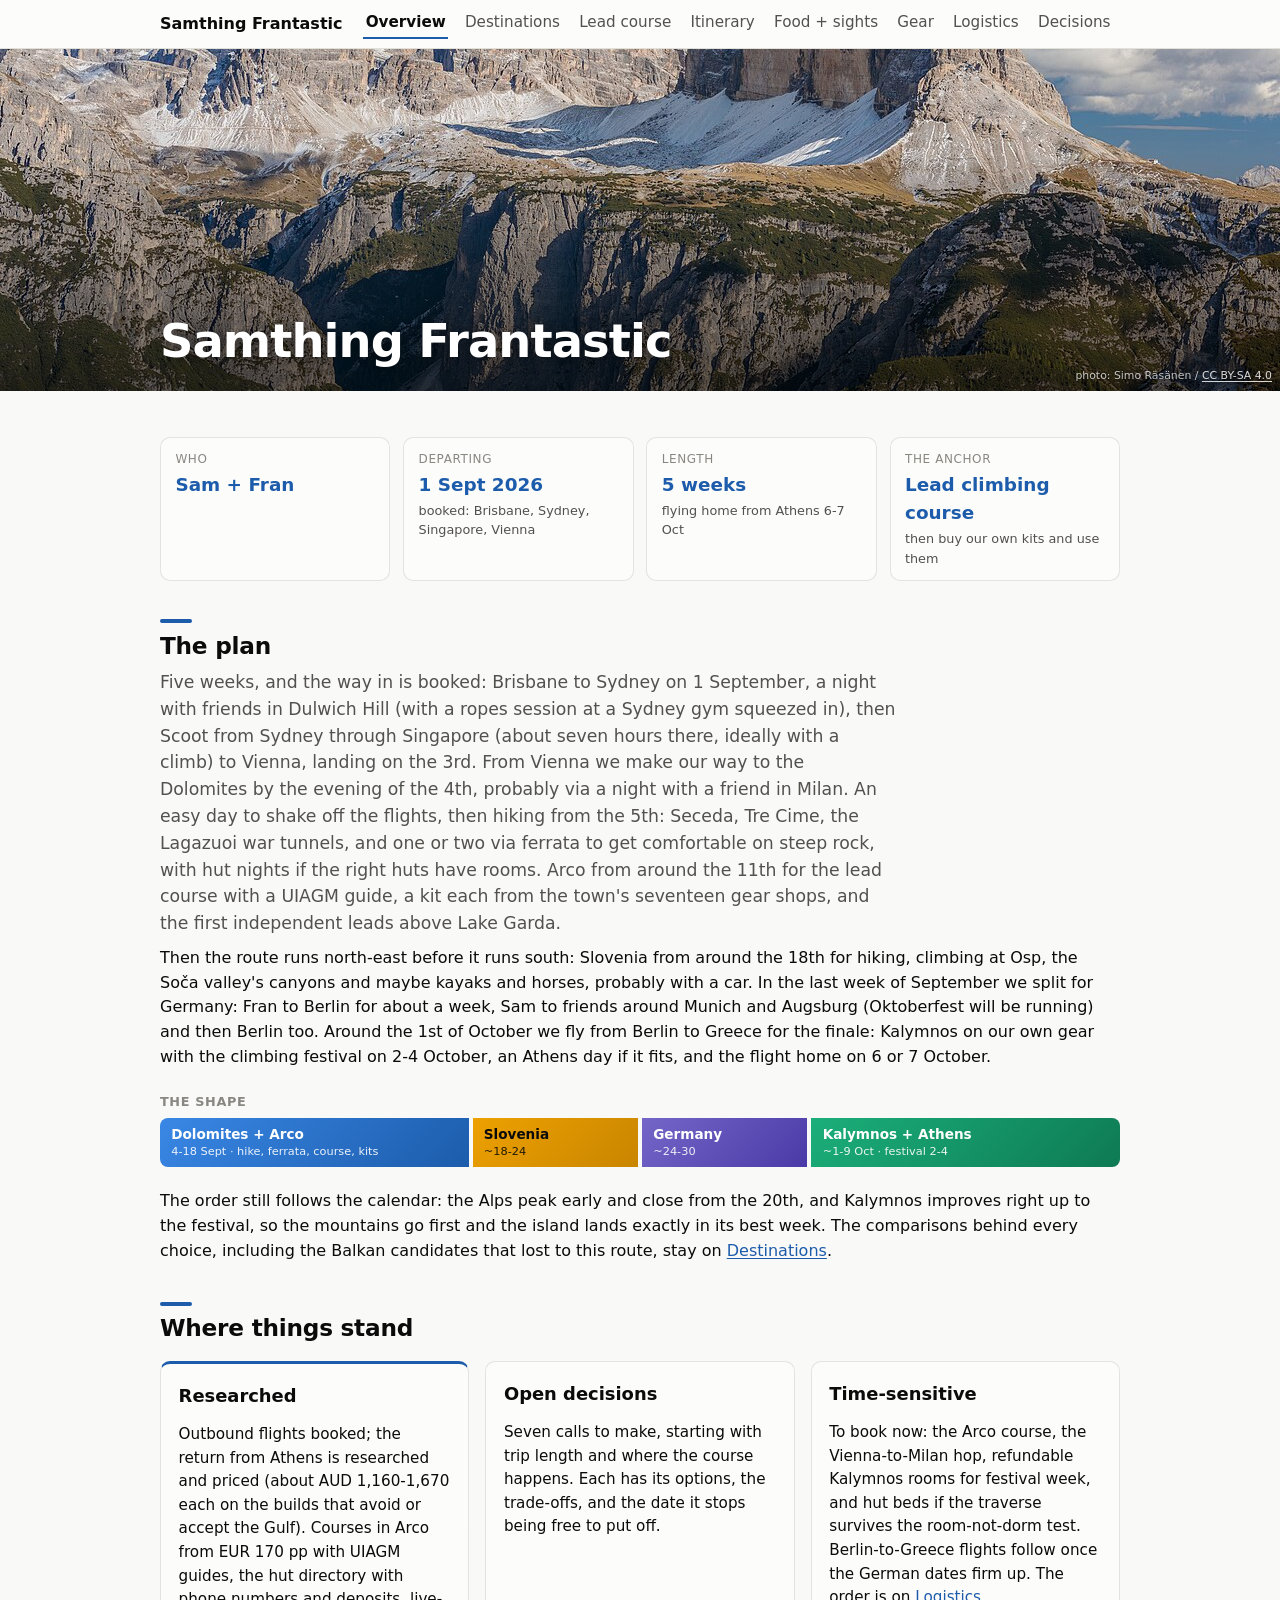
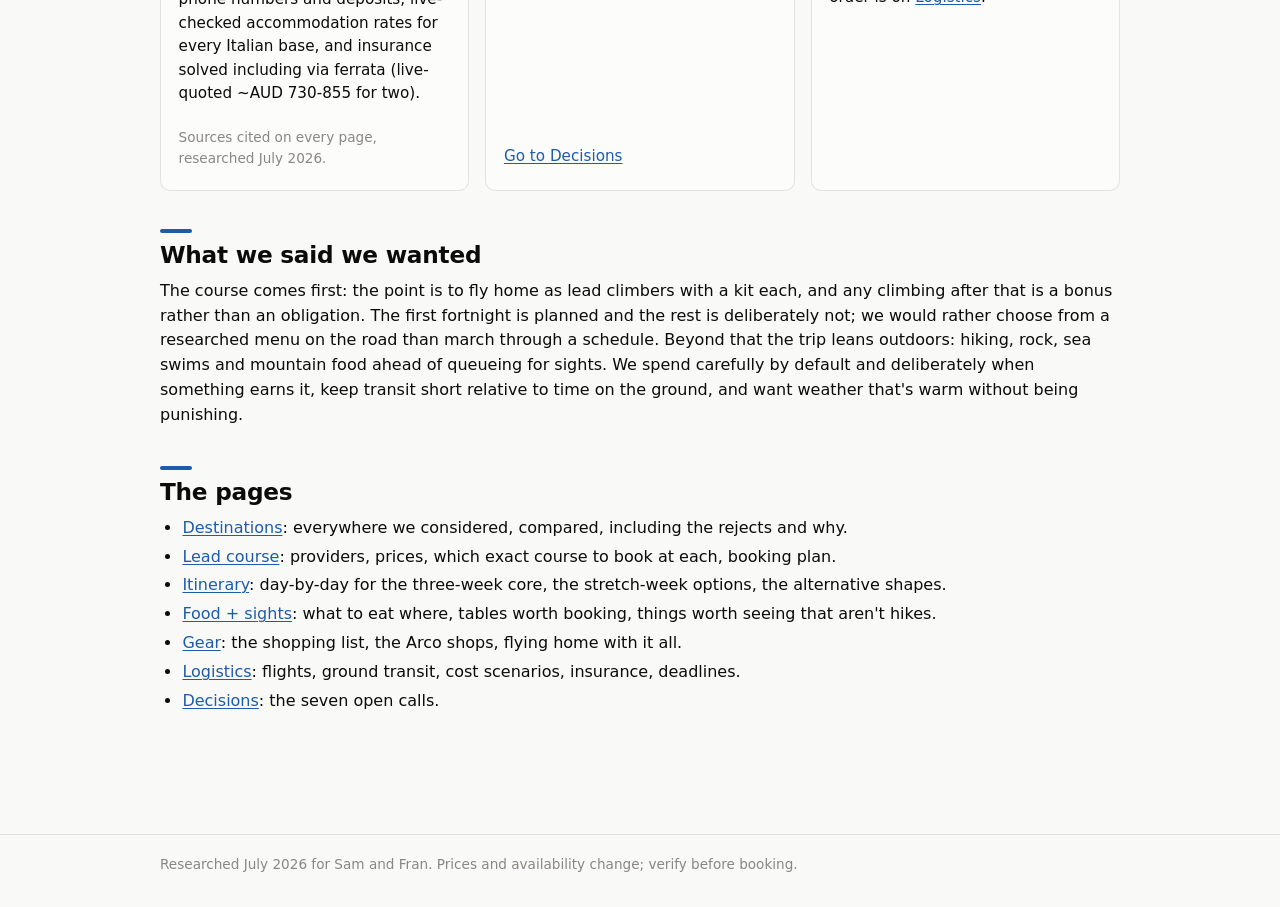
==== index.html @ 9d4ce526 "Rebuild around the booked route Outbound is booked: Brisbane-Sydney, then Scoot Sydney-Singapore-Vie" ====
<!DOCTYPE html>
<html lang="en">
<head>
<meta charset="utf-8">
<meta name="viewport" content="width=device-width, initial-scale=1">
<title>Samthing Frantastic</title>
<link rel="icon" href="data:image/svg+xml,<svg xmlns=%22http://www.w3.org/2000/svg%22 viewBox=%220 0 100 100%22><text y=%22.9em%22 font-size=%2290%22>🧗</text></svg>">
<link rel="stylesheet" href="styles.css">
</head>
<body>
<nav class="site-nav">
  <div class="nav-inner">
    <a class="brand" href="index.html">Samthing Frantastic</a>
    <a class="nav-link" href="index.html" aria-current="page">Overview</a>
    <a class="nav-link" href="destinations.html">Destinations</a>
    <a class="nav-link" href="course.html">Lead course</a>
    <a class="nav-link" href="itinerary.html">Itinerary</a>
    <a class="nav-link" href="food-and-sights.html">Food + sights</a>
    <a class="nav-link" href="gear.html">Gear</a>
    <a class="nav-link" href="logistics.html">Logistics</a>
    <a class="nav-link" href="decisions.html">Decisions</a>
  </div>
</nav>

<header class="hero">
  <img src="images/hero-tre-cime.jpg" alt="Tre Cime di Lavaredo above the Rienza valley in autumn light">
  <div class="hero-shade"></div>
  <div class="hero-content"><div><h1>Samthing Frantastic</h1></div></div>
  <span class="hero-credit">photo: Simo Räsänen / <a href="https://commons.wikimedia.org/wiki/File:Valle_della_Rienza_and_Tre_Cime_di_Lavaredo_from_Alpe_Specie,_Val_Pusteria,_Trentino-Alto_Adige,_Italy,_2025_October.jpg">CC BY-SA 4.0</a></span>
</header>

<main>

<div class="fact-strip">
  <div class="fact"><div class="fact-label">Who</div><div class="fact-value">Sam + Fran</div></div>
  <div class="fact"><div class="fact-label">Departing</div><div class="fact-value">1 Sept 2026</div><div class="fact-note">booked: Brisbane, Sydney, Singapore, Vienna</div></div>
  <div class="fact"><div class="fact-label">Length</div><div class="fact-value">5 weeks</div><div class="fact-note">flying home from Athens 6-7 Oct</div></div>
  <div class="fact"><div class="fact-label">The anchor</div><div class="fact-value">Lead climbing course</div><div class="fact-note">then buy our own kits and use them</div></div>
</div>

<h2>The plan</h2>
<p class="lede">Five weeks, and the way in is booked: Brisbane to Sydney on 1 September, a night with friends in Dulwich Hill (with a ropes session at a Sydney gym squeezed in), then Scoot from Sydney through Singapore (about seven hours there, ideally with a climb) to Vienna, landing on the 3rd. From Vienna we make our way to the Dolomites by the evening of the 4th, probably via a night with a friend in Milan. An easy day to shake off the flights, then hiking from the 5th: Seceda, Tre Cime, the Lagazuoi war tunnels, and one or two via ferrata to get comfortable on steep rock, with hut nights if the right huts have rooms. Arco from around the 11th for the lead course with a UIAGM guide, a kit each from the town's seventeen gear shops, and the first independent leads above Lake Garda.</p>
<p>Then the route runs north-east before it runs south: Slovenia from around the 18th for hiking, climbing at Osp, the Soča valley's canyons and maybe kayaks and horses, probably with a car. In the last week of September we split for Germany: Fran to Berlin for about a week, Sam to friends around Munich and Augsburg (Oktoberfest will be running) and then Berlin too. Around the 1st of October we fly from Berlin to Greece for the finale: Kalymnos on our own gear with the climbing festival on 2-4 October, an Athens day if it fits, and the flight home on 6 or 7 October.</p>

<div class="timeline">
  <div class="tl-week">
    <div class="tl-week-label">The shape</div>
    <div class="tl-blocks">
      <div class="tl-block tl-italy" style="flex:2">Dolomites + Arco<small>4-18 Sept · hike, ferrata, course, kits</small></div>
      <div class="tl-block tl-slovenia" style="flex:1">Slovenia<small>~18-24</small></div>
      <div class="tl-block tl-open" style="flex:1">Germany<small>~24-30</small></div>
      <div class="tl-block tl-greece" style="flex:2">Kalymnos + Athens<small>~1-9 Oct · festival 2-4</small></div>
    </div>
  </div>
</div>
<p>The order still follows the calendar: the Alps peak early and close from the 20th, and Kalymnos improves right up to the festival, so the mountains go first and the island lands exactly in its best week. The comparisons behind every choice, including the Balkan candidates that lost to this route, stay on <a href="destinations.html">Destinations</a>.</p>

<h2>Where things stand</h2>
<div class="card-grid">
  <div class="card accent">
    <h3>Researched</h3>
    <p>Outbound flights booked; the return from Athens is researched and priced (about AUD 1,160-1,670 each on the builds that avoid or accept the Gulf). Courses in Arco from EUR 170 pp with UIAGM guides, the hut directory with phone numbers and deposits, live-checked accommodation rates for every Italian base, and insurance solved including via ferrata (live-quoted ~AUD 730-855 for two).</p>
    <div class="spacer"></div>
    <p class="meta">Sources cited on every page, researched July 2026.</p>
  </div>
  <div class="card">
    <h3>Open decisions</h3>
    <p>Seven calls to make, starting with trip length and where the course happens. Each has its options, the trade-offs, and the date it stops being free to put off.</p>
    <div class="spacer"></div>
    <p><a href="decisions.html">Go to Decisions</a></p>
  </div>
  <div class="card">
    <h3>Time-sensitive</h3>
    <p>To book now: the Arco course, the Vienna-to-Milan hop, refundable Kalymnos rooms for festival week, and hut beds if the traverse survives the room-not-dorm test. Berlin-to-Greece flights follow once the German dates firm up. The order is on <a href="logistics.html">Logistics</a>.</p>
  </div>
</div>

<h2>What we said we wanted</h2>
<p>The course comes first: the point is to fly home as lead climbers with a kit each, and any climbing after that is a bonus rather than an obligation. The first fortnight is planned and the rest is deliberately not; we would rather choose from a researched menu on the road than march through a schedule. Beyond that the trip leans outdoors: hiking, rock, sea swims and mountain food ahead of queueing for sights. We spend carefully by default and deliberately when something earns it, keep transit short relative to time on the ground, and want weather that's warm without being punishing.</p>

<h2>The pages</h2>
<ul>
  <li><a href="destinations.html">Destinations</a>: everywhere we considered, compared, including the rejects and why.</li>
  <li><a href="course.html">Lead course</a>: providers, prices, which exact course to book at each, booking plan.</li>
  <li><a href="itinerary.html">Itinerary</a>: day-by-day for the three-week core, the stretch-week options, the alternative shapes.</li>
  <li><a href="food-and-sights.html">Food + sights</a>: what to eat where, tables worth booking, things worth seeing that aren't hikes.</li>
  <li><a href="gear.html">Gear</a>: the shopping list, the Arco shops, flying home with it all.</li>
  <li><a href="logistics.html">Logistics</a>: flights, ground transit, cost scenarios, insurance, deadlines.</li>
  <li><a href="decisions.html">Decisions</a>: the seven open calls.</li>
</ul>
</main>

<footer class="site-footer">
  <div class="footer-inner">Researched July 2026 for Sam and Fran. Prices and availability change; verify before booking.</div>
</footer>
</body>
</html>
---- styles.css ----
/* Adventure Trip 2026 - shared styles */

:root {
  --page: #f9f9f7;
  --surface: #fcfcfb;
  --ink: #0b0b0b;
  --ink-secondary: #52514e;
  --ink-muted: #898781;
  --hairline: #e1e0d9;
  --border: rgba(11, 11, 11, 0.10);
  --accent: #1c5cab;
  --accent-soft: #cde2fb;
  --warn-bg: #fdf3e0;
  --warn-border: #eda100;
  --good: #006300;

  --series-1: #2a78d6; /* Dolomites and Arco (Italy) */
  --series-2: #1baf7a; /* Kalymnos (Greece) */
  --series-3: #eda100; /* Slovenia */
  --series-4: #008300; /* Squamish (Canada) */
  --series-5: #4a3aa7; /* stretch-week tails (Montenegro, Istria) */

  --radius: 10px;
  --content-width: 62rem;
}

@media (prefers-color-scheme: dark) {
  :root {
    --page: #0d0d0d;
    --surface: #1a1a19;
    --ink: #ffffff;
    --ink-secondary: #c3c2b7;
    --ink-muted: #898781;
    --hairline: #2c2c2a;
    --border: rgba(255, 255, 255, 0.10);
    --accent: #6da7ec;
    --accent-soft: #10315c;
    --warn-bg: #2a2107;
    --warn-border: #c98500;
    --good: #0ca30c;

    --series-1: #3987e5;
    --series-2: #199e70;
    --series-3: #c98500;
    --series-4: #008300;
    --series-5: #9085e9;
  }
}

* { box-sizing: border-box; }

html { -webkit-text-size-adjust: 100%; }

body {
  margin: 0;
  background: var(--page);
  color: var(--ink);
  font-family: system-ui, -apple-system, "Segoe UI", sans-serif;
  line-height: 1.55;
  font-size: 16px;
}

a { color: var(--accent); text-decoration-thickness: 1px; text-underline-offset: 2px; }
a:hover { text-decoration-thickness: 2px; }

/* ---------- Navigation ---------- */

.site-nav {
  position: sticky;
  top: 0;
  z-index: 20;
  background: var(--surface);
  border-bottom: 1px solid var(--hairline);
}

.site-nav .nav-inner {
  max-width: var(--content-width);
  margin: 0 auto;
  padding: 0.55rem 1rem;
  display: flex;
  align-items: center;
  gap: 0.25rem 0.9rem;
  flex-wrap: wrap;
}

.site-nav .brand {
  font-weight: 700;
  color: var(--ink);
  text-decoration: none;
  margin-right: 0.4rem;
  white-space: nowrap;
}

.site-nav a.nav-link {
  color: var(--ink-secondary);
  text-decoration: none;
  padding: 0.15rem 0.15rem;
  border-bottom: 2px solid transparent;
  white-space: nowrap;
  font-size: 0.95rem;
}

.site-nav a.nav-link:hover { color: var(--ink); }

.site-nav a.nav-link[aria-current="page"] {
  color: var(--ink);
  font-weight: 600;
  border-bottom-color: var(--accent);
}

/* ---------- Layout ---------- */

main {
  max-width: var(--content-width);
  margin: 0 auto;
  padding: 1.5rem 1rem 4rem;
}

/* ---------- Hero ---------- */

.hero {
  position: relative;
  height: clamp(230px, 38vh, 420px);
  overflow: hidden;
  background: var(--surface);
}

.hero > img {
  width: 100%;
  height: 100%;
  object-fit: cover;
  display: block;
}

.hero .hero-shade {
  position: absolute;
  inset: 0;
  background: linear-gradient(180deg, rgba(0,0,0,0.05) 30%, rgba(0,0,0,0.62) 100%);
}

.hero .hero-content {
  position: absolute;
  left: 0; right: 0; bottom: 0;
}

.hero .hero-content > div {
  max-width: var(--content-width);
  margin: 0 auto;
  padding: 0 1rem 1.3rem;
}

.hero h1 {
  color: #ffffff;
  margin: 0;
  font-size: clamp(1.9rem, 5vw, 2.9rem);
  font-weight: 800;
  letter-spacing: -0.02em;
  text-shadow: 0 2px 14px rgba(0,0,0,0.55);
}

.hero .hero-credit {
  position: absolute;
  right: 8px;
  bottom: 6px;
  font-size: 0.68rem;
  color: rgba(255,255,255,0.75);
  text-shadow: 0 1px 3px rgba(0,0,0,0.7);
}

.hero .hero-credit a { color: rgba(255,255,255,0.85); }

h1 { font-size: 2rem; line-height: 1.2; margin: 1rem 0 0.75rem; letter-spacing: -0.01em; font-weight: 800; }
h2 { font-size: 1.45rem; line-height: 1.25; margin: 2.4rem 0 0.6rem; letter-spacing: -0.01em; position: relative; padding-top: 0.7rem; }
h2::before {
  content: "";
  position: absolute;
  top: 0; left: 0;
  width: 2rem; height: 4px;
  border-radius: 2px;
  background: var(--accent);
}
h3 { font-size: 1.12rem; margin: 1.6rem 0 0.4rem; }
p { margin: 0.55rem 0; }
ul, ol { margin: 0.55rem 0; padding-left: 1.4rem; }
li { margin: 0.25rem 0; }

.lede { font-size: 1.08rem; color: var(--ink-secondary); max-width: 46rem; }

hr { border: none; border-top: 1px solid var(--hairline); margin: 2rem 0; }

/* ---------- Cards ---------- */

.card-grid {
  display: grid;
  grid-template-columns: repeat(auto-fill, minmax(17rem, 1fr));
  gap: 1rem;
  margin: 1.2rem 0;
}

.card {
  background: var(--surface);
  border: 1px solid var(--border);
  border-radius: var(--radius);
  padding: 1rem 1.1rem;
  display: flex;
  flex-direction: column;
  gap: 0.35rem;
  transition: transform 140ms ease, box-shadow 140ms ease;
}

@media (hover: hover) and (prefers-reduced-motion: no-preference) {
  .card:hover {
    transform: translateY(-3px);
    box-shadow: 0 10px 24px rgba(0, 0, 0, 0.10);
  }
}

.card .card-photo {
  width: calc(100% + 2.2rem);
  max-width: none;
  margin: -1rem -1.1rem 0.45rem;
  aspect-ratio: 16 / 9;
  object-fit: cover;
  border-radius: calc(var(--radius) - 1px) calc(var(--radius) - 1px) 0 0;
  display: block;
}

.photo-credit { font-size: 0.68rem; color: var(--ink-muted); }
.photo-credit a { color: var(--ink-muted); }

.card h3 { margin: 0.1rem 0 0.2rem; }
.card p { margin: 0.3rem 0; font-size: 0.95rem; }
.card .meta { color: var(--ink-muted); font-size: 0.85rem; }
.card .spacer { flex: 1; }

.card.accent { border-top: 3px solid var(--accent); }

/* Region color coding */
.card.region-italy { border-top: 3px solid var(--series-1); }
.card.region-greece { border-top: 3px solid var(--series-2); }
.card.region-slovenia { border-top: 3px solid var(--series-3); }
.card.region-other { border-top: 3px solid var(--series-4); }
.card.region-stretch { border-top: 3px solid var(--series-5); }

/* ---------- Badges and tags ---------- */

.badge {
  display: inline-block;
  font-size: 0.78rem;
  font-weight: 600;
  padding: 0.1rem 0.55rem;
  border-radius: 999px;
  border: 1px solid var(--border);
  color: var(--ink-secondary);
  background: transparent;
  white-space: nowrap;
  max-width: 100%;
}

@media (max-width: 640px) {
  .badge { white-space: normal; border-radius: 12px; }
}

.badge.solid { background: var(--accent-soft); color: var(--ink); border-color: transparent; }
.badge.pick { background: var(--accent); color: #ffffff; border-color: transparent; }

.badge-row { display: flex; flex-wrap: wrap; gap: 0.35rem; margin: 0.4rem 0; }

/* ---------- Callouts ---------- */

.callout {
  background: var(--surface);
  border: 1px solid var(--border);
  border-left: 4px solid var(--accent);
  border-radius: 6px;
  padding: 0.8rem 1rem;
  margin: 1.1rem 0;
}

.callout.warn { border-left-color: var(--warn-border); background: var(--warn-bg); }

.callout .callout-title { font-weight: 700; margin: 0 0 0.25rem; }
.callout p { margin: 0.3rem 0; }

/* ---------- Tables ---------- */

.table-wrap {
  overflow-x: auto;
  margin: 1rem 0;
  border: 1px solid var(--border);
  border-radius: var(--radius);
  background: var(--surface);
}

table {
  border-collapse: collapse;
  width: 100%;
  font-size: 0.93rem;
  min-width: 34rem;
}

th, td {
  text-align: left;
  padding: 0.55rem 0.8rem;
  border-bottom: 1px solid var(--hairline);
  vertical-align: top;
}

thead th {
  font-size: 0.8rem;
  text-transform: uppercase;
  letter-spacing: 0.04em;
  color: var(--ink-muted);
  border-bottom: 1px solid var(--hairline);
  background: var(--surface);
}

tbody tr:last-child td { border-bottom: none; }

td.num, th.num { text-align: right; font-variant-numeric: tabular-nums; }

/* ---------- Fact strip ---------- */

.fact-strip {
  display: grid;
  grid-template-columns: repeat(auto-fit, minmax(9.5rem, 1fr));
  gap: 0.8rem;
  margin: 1.4rem 0;
}

.fact {
  background: var(--surface);
  border: 1px solid var(--border);
  border-radius: var(--radius);
  padding: 0.7rem 0.9rem;
}

.fact .fact-label {
  font-size: 0.75rem;
  text-transform: uppercase;
  letter-spacing: 0.05em;
  color: var(--ink-muted);
}

.fact .fact-value { font-size: 1.15rem; font-weight: 800; margin-top: 0.15rem; color: var(--accent); }
.fact .fact-note { font-size: 0.8rem; color: var(--ink-secondary); margin-top: 0.1rem; }

/* ---------- Timeline (itinerary) ---------- */

.timeline { margin: 1.4rem 0; }

.tl-week { margin-bottom: 1.1rem; }

.tl-week-label {
  font-size: 0.8rem;
  font-weight: 700;
  text-transform: uppercase;
  letter-spacing: 0.05em;
  color: var(--ink-muted);
  margin-bottom: 0.4rem;
}

.tl-blocks { display: flex; gap: 4px; border-radius: 8px; overflow: hidden; }

.tl-block {
  color: #ffffff;
  padding: 0.5rem 0.7rem;
  font-size: 0.85rem;
  font-weight: 600;
  line-height: 1.3;
  min-width: 0;
}

.tl-block small { display: block; font-weight: 400; opacity: 0.9; }

.tl-italy { background: linear-gradient(135deg, #3987e5, #1c5cab); }
.tl-greece { background: linear-gradient(135deg, #1baf7a, #0e7a54); }
.tl-slovenia { background: linear-gradient(135deg, #eda100, #c98500); color: #0b0b0b; }
.tl-transit { background: linear-gradient(135deg, #898781, #6e6c66); }
.tl-open { background: linear-gradient(135deg, #7466c8, #4a3aa7); }

@media (prefers-color-scheme: dark) {
  .tl-slovenia { color: #0b0b0b; }
}

/* Day-by-day list */
.day-list { border-left: 3px solid var(--hairline); padding-left: 1rem; margin: 1rem 0 1.5rem; }
.day-item { margin: 0.7rem 0; }
.day-item .day-when { font-size: 0.8rem; font-weight: 700; color: var(--ink-muted); text-transform: uppercase; letter-spacing: 0.04em; }
.day-item .day-what { margin-top: 0.1rem; }

/* ---------- Charts ---------- */

.viz-root {
  background: var(--surface);
  border: 1px solid var(--border);
  border-radius: var(--radius);
  padding: 1rem 1.1rem 0.8rem;
  margin: 1.2rem 0;
}

.viz-title { font-weight: 700; margin: 0 0 0.15rem; font-size: 1rem; }
.viz-sub { color: var(--ink-secondary); font-size: 0.85rem; margin: 0 0 0.6rem; }

.viz-root svg { display: block; width: 100%; height: auto; }

.viz-legend {
  display: flex;
  flex-wrap: wrap;
  gap: 0.4rem 1rem;
  margin-top: 0.5rem;
  font-size: 0.83rem;
  color: var(--ink-secondary);
}

.viz-legend .key { display: inline-flex; align-items: center; gap: 0.35rem; }
.viz-legend .swatch { width: 10px; height: 10px; border-radius: 3px; display: inline-block; }

.viz-note { font-size: 0.8rem; color: var(--ink-muted); margin-top: 0.5rem; }

.viz-tooltip {
  position: fixed;
  pointer-events: none;
  background: var(--ink);
  color: var(--page);
  font-size: 0.8rem;
  line-height: 1.35;
  padding: 0.35rem 0.55rem;
  border-radius: 6px;
  max-width: 16rem;
  z-index: 50;
  opacity: 0;
  transition: opacity 80ms linear;
}

.viz-tooltip.show { opacity: 1; }

/* ---------- Comparison verdict rows ---------- */

.verdict { font-weight: 700; }
.verdict.go { color: var(--good); }
.verdict.maybe { color: var(--warn-border); }
.verdict.no { color: var(--ink-muted); }

/* ---------- Footer ---------- */

.site-footer {
  border-top: 1px solid var(--hairline);
  margin-top: 3rem;
}

.site-footer .footer-inner {
  max-width: var(--content-width);
  margin: 0 auto;
  padding: 1.2rem 1rem 2rem;
  color: var(--ink-muted);
  font-size: 0.85rem;
}

/* ---------- Utility ---------- */

.small { font-size: 0.85rem; color: var(--ink-secondary); }
.muted { color: var(--ink-muted); }
.nowrap { white-space: nowrap; }

details.sources { margin: 0.8rem 0 0; font-size: 0.85rem; color: var(--ink-secondary); }
details.sources summary { cursor: pointer; color: var(--ink-muted); }
details.sources ul { margin-top: 0.4rem; }

@media (max-width: 640px) {
  h1 { font-size: 1.6rem; }
  h2 { font-size: 1.25rem; }
  .tl-block { font-size: 0.75rem; padding: 0.4rem 0.5rem; }
  .tl-block small { display: none; }
}
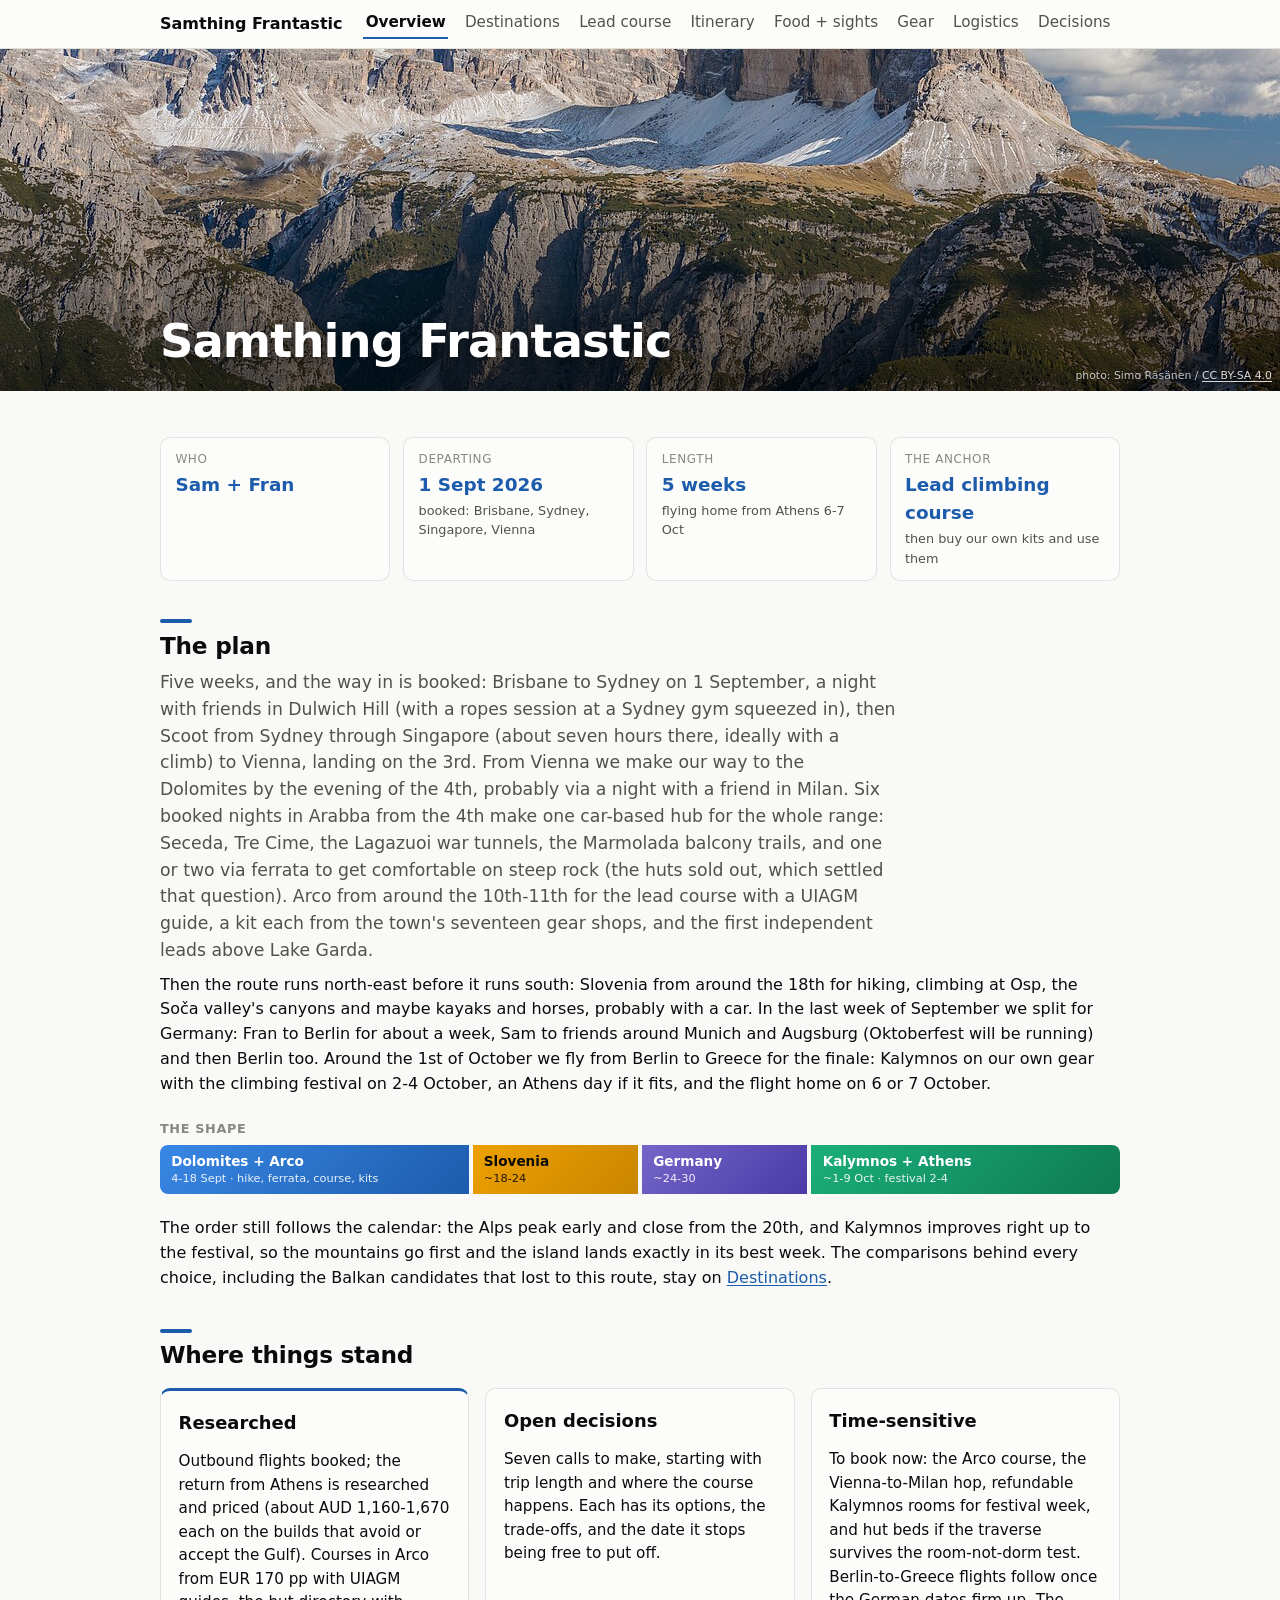
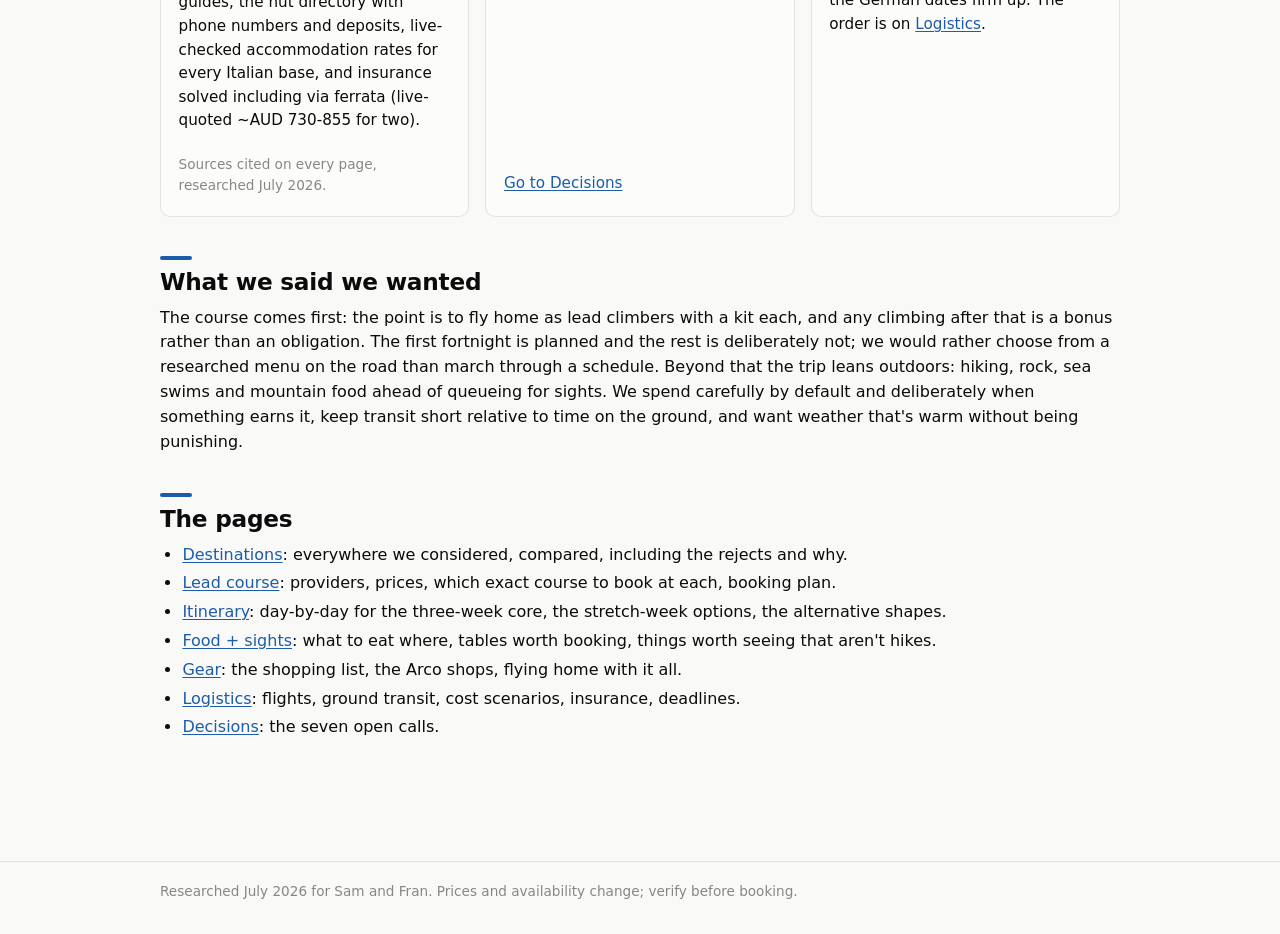
==== commit ef23999d: "Rebuild Dolomites leg around booked Arabba base Six nights in Arabba 4-10 Sept as a single car hub r" ====
--- a/index.html
+++ b/index.html
@@ -39,7 +39,7 @@
 </div>
 
 <h2>The plan</h2>
-<p class="lede">Five weeks, and the way in is booked: Brisbane to Sydney on 1 September, a night with friends in Dulwich Hill (with a ropes session at a Sydney gym squeezed in), then Scoot from Sydney through Singapore (about seven hours there, ideally with a climb) to Vienna, landing on the 3rd. From Vienna we make our way to the Dolomites by the evening of the 4th, probably via a night with a friend in Milan. An easy day to shake off the flights, then hiking from the 5th: Seceda, Tre Cime, the Lagazuoi war tunnels, and one or two via ferrata to get comfortable on steep rock, with hut nights if the right huts have rooms. Arco from around the 11th for the lead course with a UIAGM guide, a kit each from the town's seventeen gear shops, and the first independent leads above Lake Garda.</p>
+<p class="lede">Five weeks, and the way in is booked: Brisbane to Sydney on 1 September, a night with friends in Dulwich Hill (with a ropes session at a Sydney gym squeezed in), then Scoot from Sydney through Singapore (about seven hours there, ideally with a climb) to Vienna, landing on the 3rd. From Vienna we make our way to the Dolomites by the evening of the 4th, probably via a night with a friend in Milan. Six booked nights in Arabba from the 4th make one car-based hub for the whole range: Seceda, Tre Cime, the Lagazuoi war tunnels, the Marmolada balcony trails, and one or two via ferrata to get comfortable on steep rock (the huts sold out, which settled that question). Arco from around the 10th-11th for the lead course with a UIAGM guide, a kit each from the town's seventeen gear shops, and the first independent leads above Lake Garda.</p>
 <p>Then the route runs north-east before it runs south: Slovenia from around the 18th for hiking, climbing at Osp, the Soča valley's canyons and maybe kayaks and horses, probably with a car. In the last week of September we split for Germany: Fran to Berlin for about a week, Sam to friends around Munich and Augsburg (Oktoberfest will be running) and then Berlin too. Around the 1st of October we fly from Berlin to Greece for the finale: Kalymnos on our own gear with the climbing festival on 2-4 October, an Athens day if it fits, and the flight home on 6 or 7 October.</p>
 
 <div class="timeline">
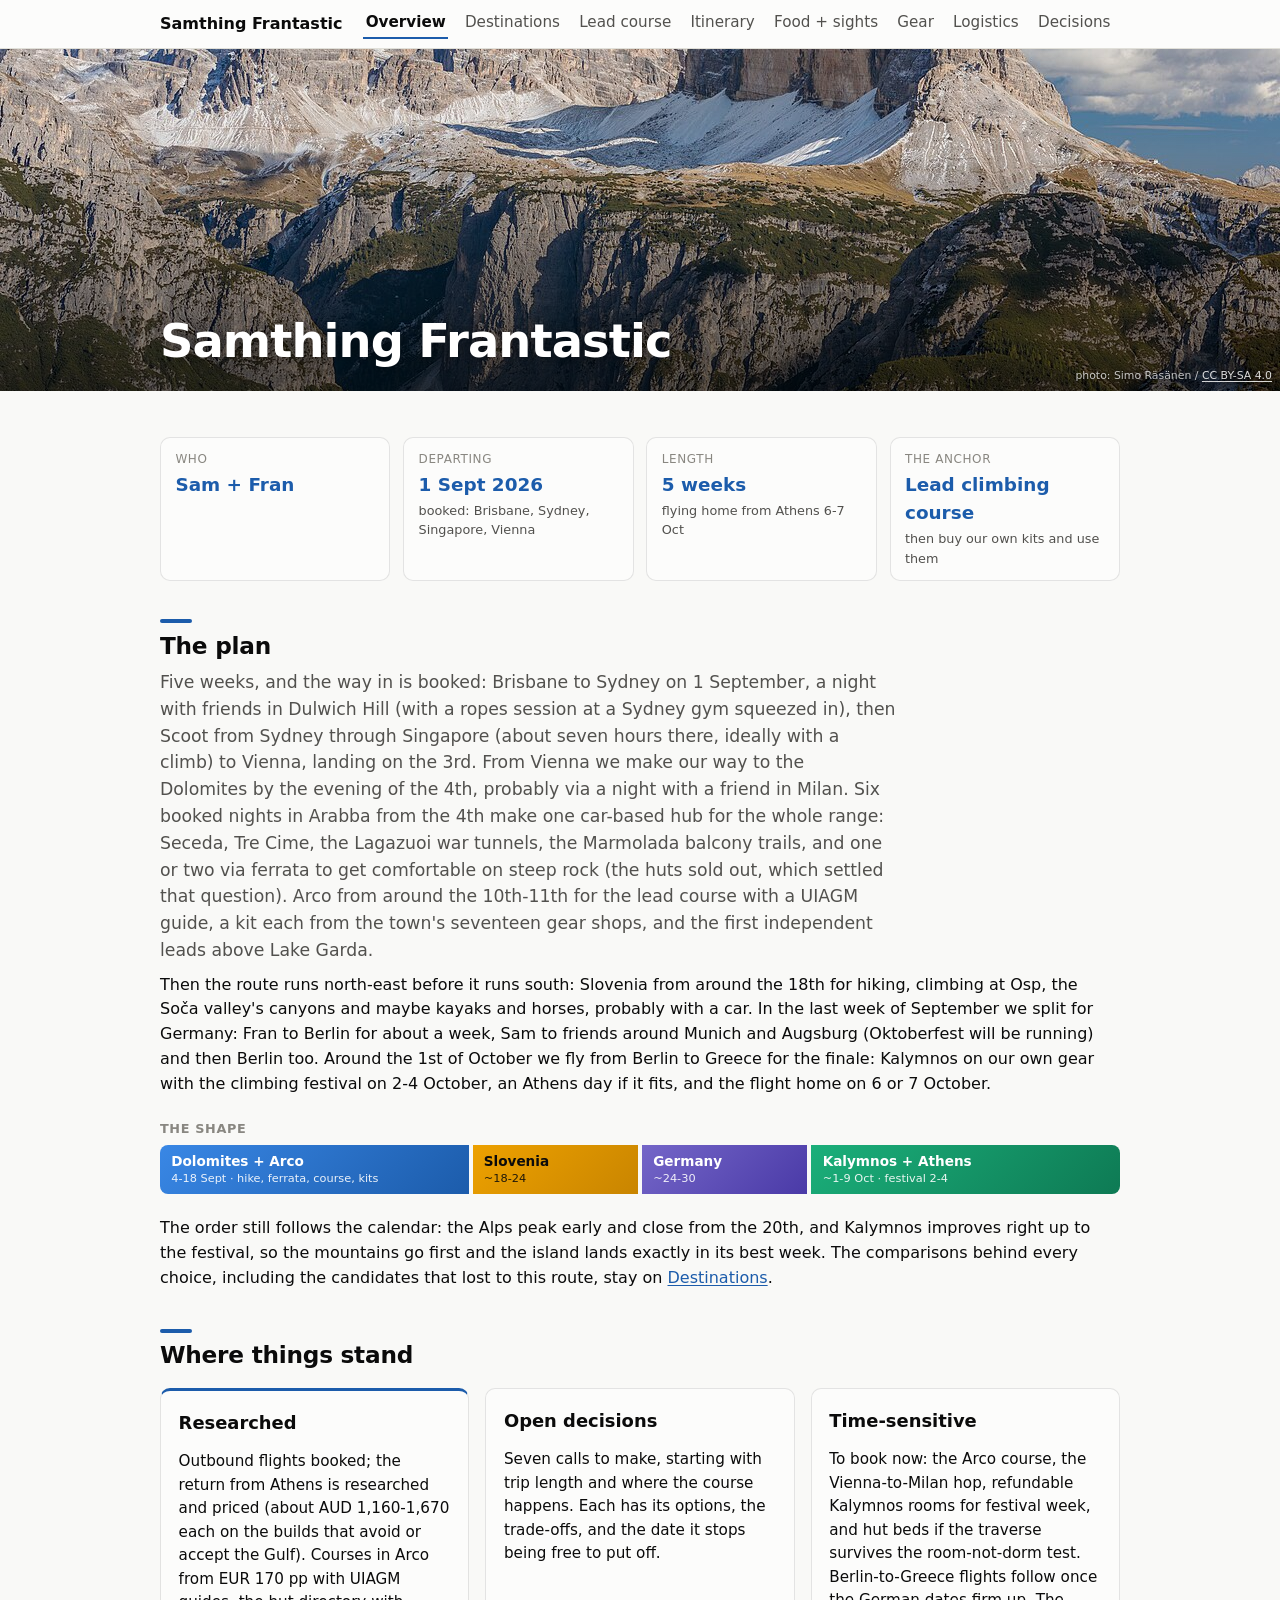
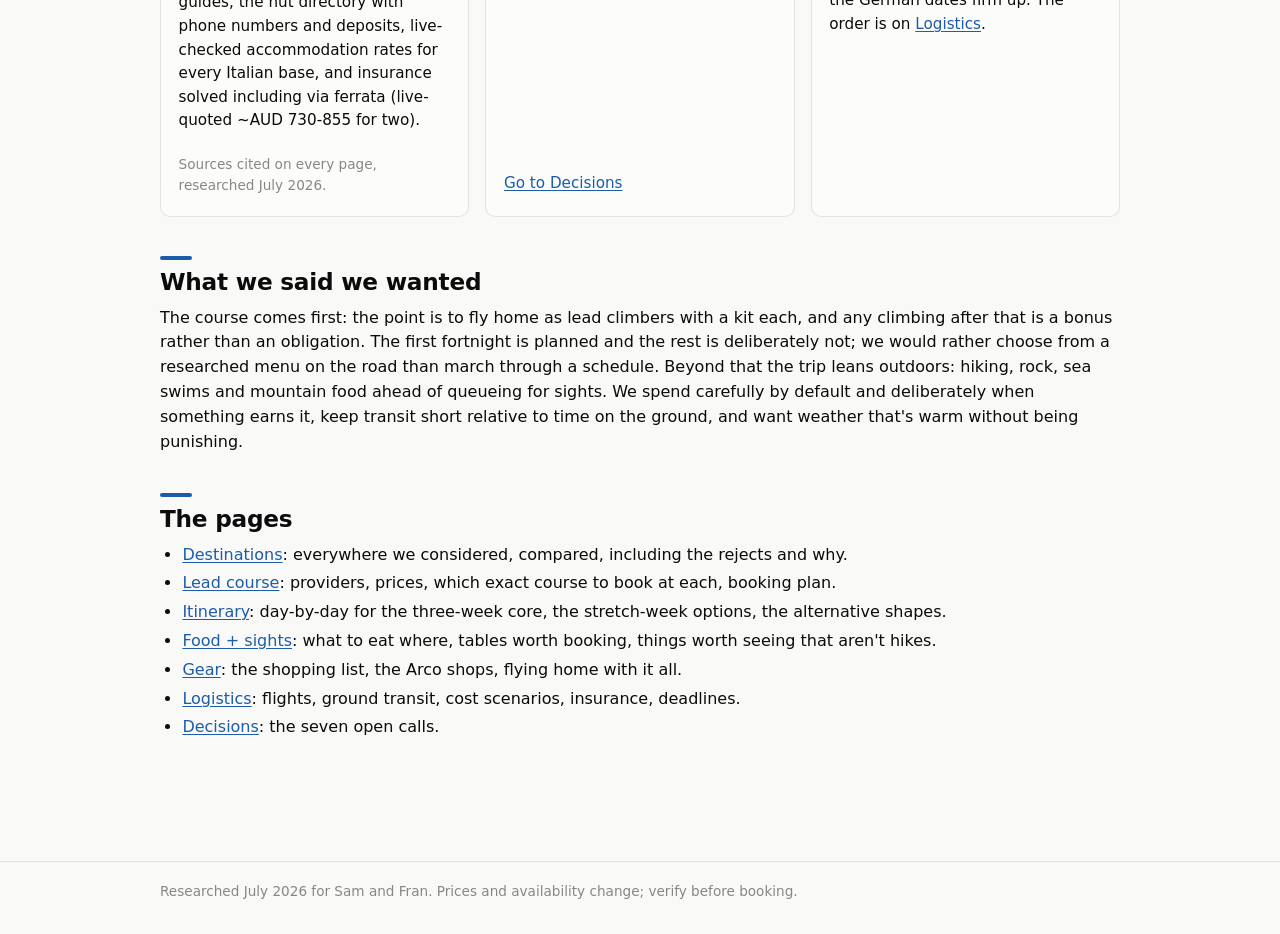
==== commit a6aceb4c: "Add connectivity section; commit to the determined route Connectivity: a Bouygues My European eSIM e" ====
--- a/index.html
+++ b/index.html
@@ -53,7 +53,7 @@
     </div>
   </div>
 </div>
-<p>The order still follows the calendar: the Alps peak early and close from the 20th, and Kalymnos improves right up to the festival, so the mountains go first and the island lands exactly in its best week. The comparisons behind every choice, including the Balkan candidates that lost to this route, stay on <a href="destinations.html">Destinations</a>.</p>
+<p>The order still follows the calendar: the Alps peak early and close from the 20th, and Kalymnos improves right up to the festival, so the mountains go first and the island lands exactly in its best week. The comparisons behind every choice, including the candidates that lost to this route, stay on <a href="destinations.html">Destinations</a>.</p>
 
 <h2>Where things stand</h2>
 <div class="card-grid">
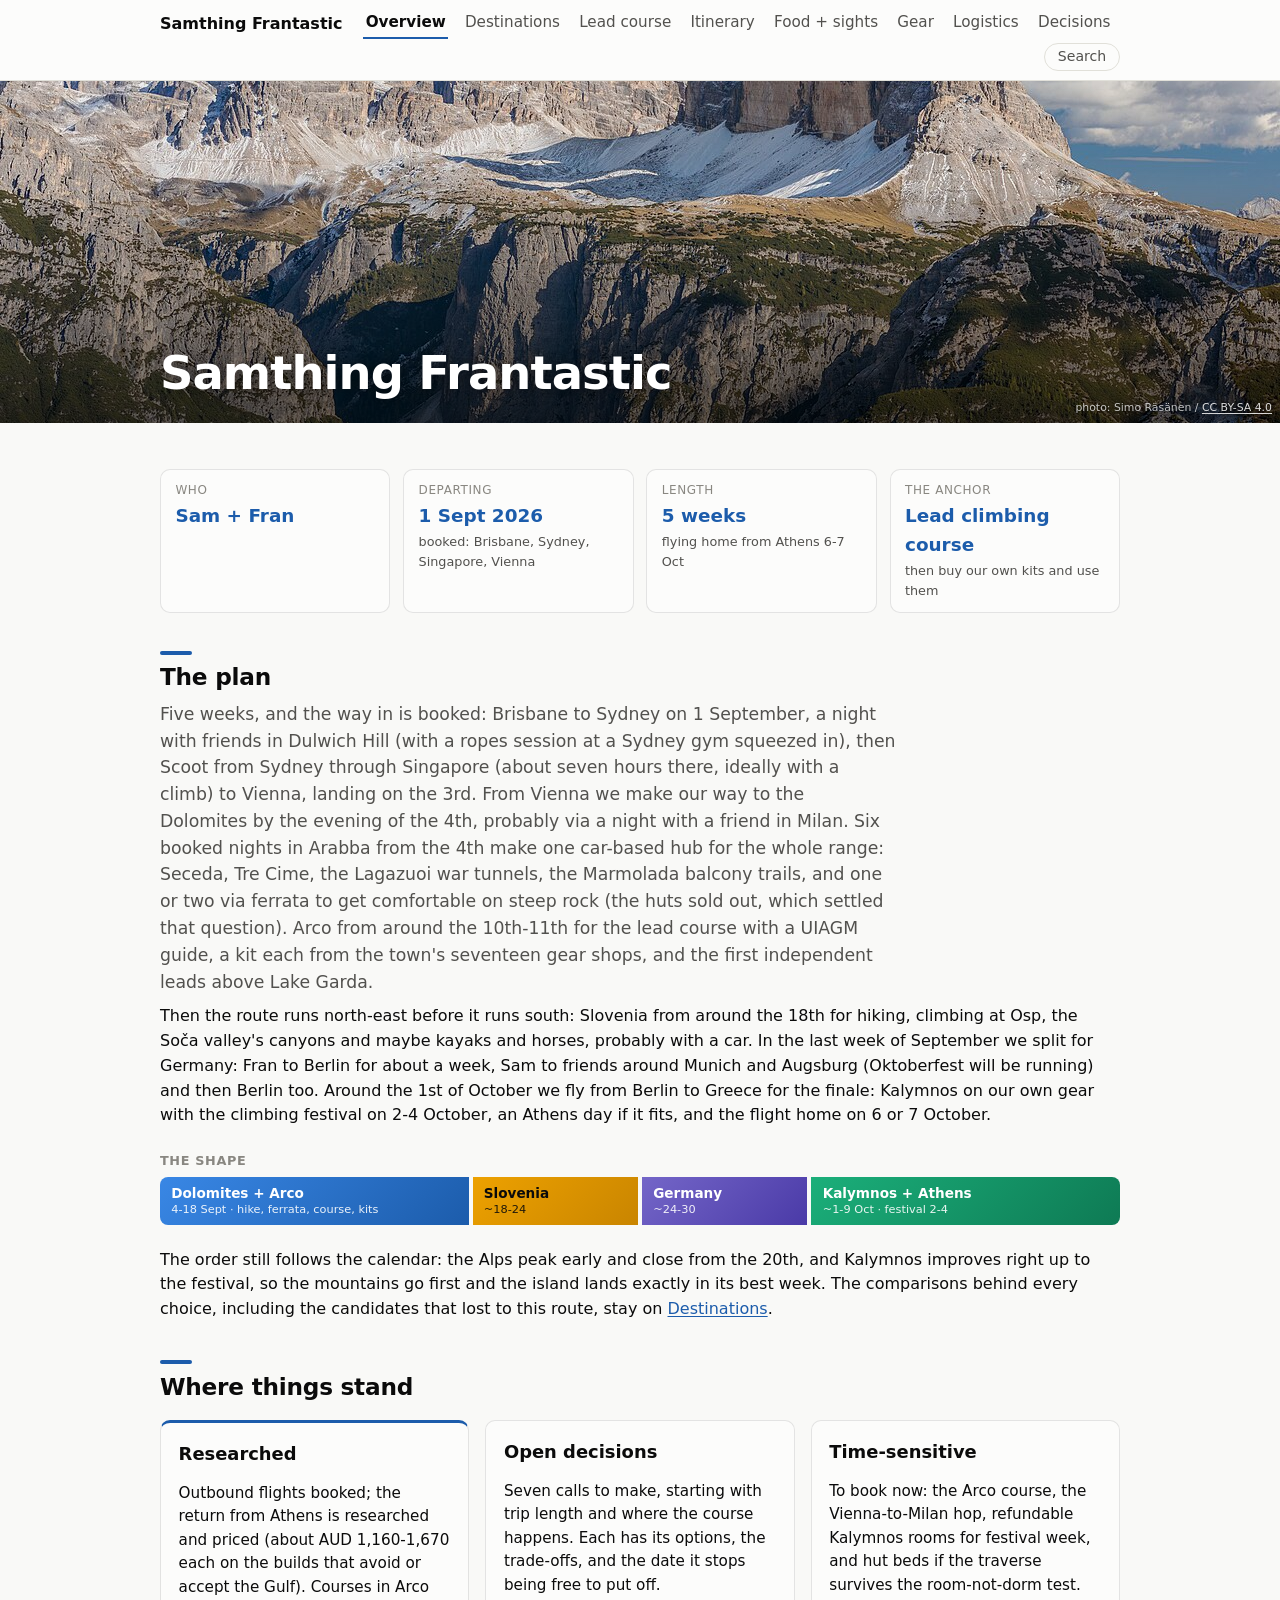
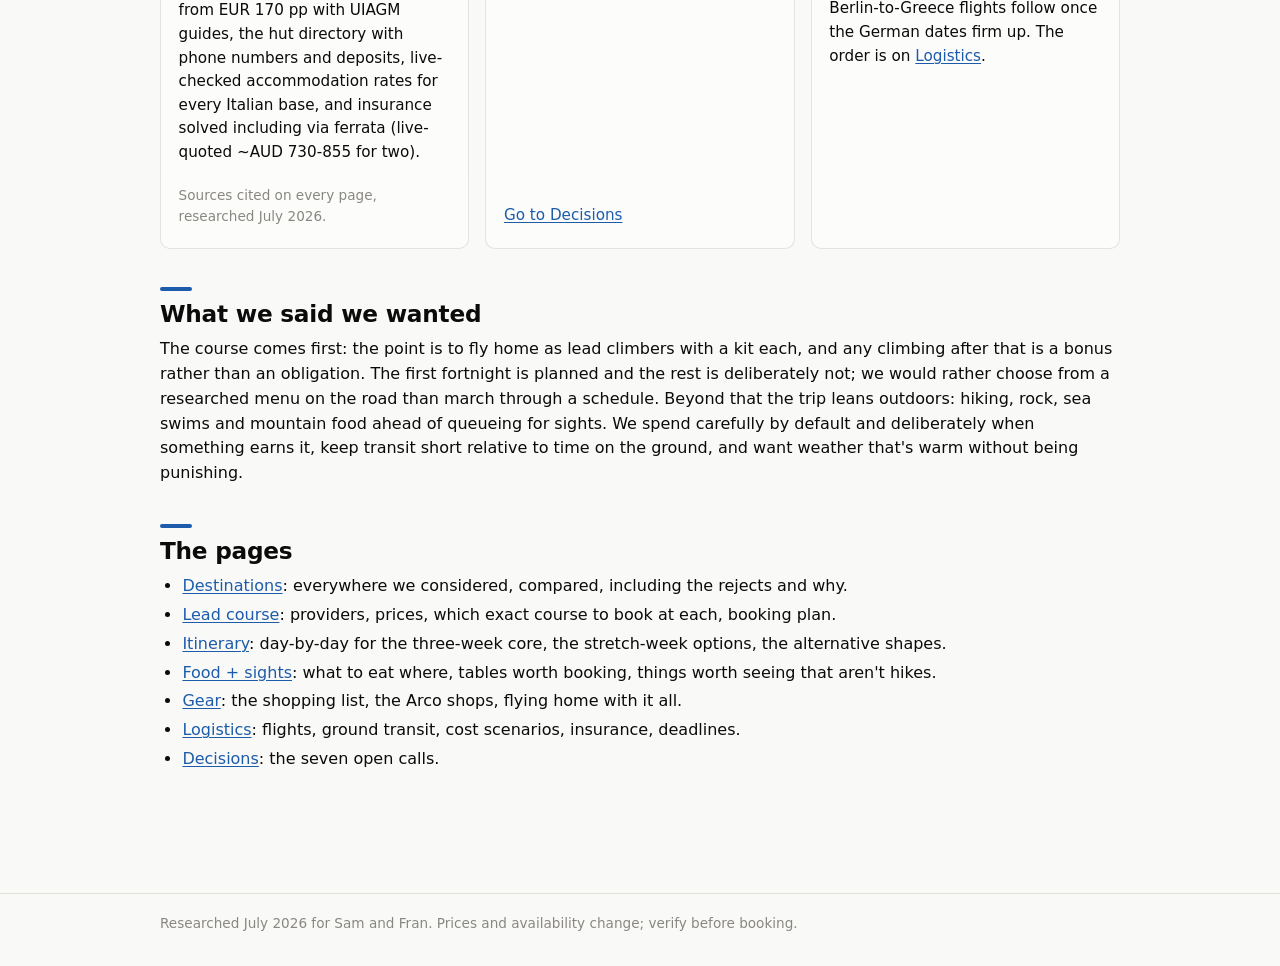
==== commit a00066ad: "Add site-wide search A search button in the nav (also opened with / or Ctrl+K) over a client-side in" ====
--- a/index.html
+++ b/index.html
@@ -93,5 +93,6 @@
 <footer class="site-footer">
   <div class="footer-inner">Researched July 2026 for Sam and Fran. Prices and availability change; verify before booking.</div>
 </footer>
+<script src="site.js"></script>
 </body>
 </html>
--- a/styles.css
+++ b/styles.css
@@ -473,3 +473,107 @@
   .tl-block { font-size: 0.75rem; padding: 0.4rem 0.5rem; }
   .tl-block small { display: none; }
 }
+
+/* ---------- Search ---------- */
+
+.nav-search {
+  margin-left: auto;
+  font: inherit;
+  font-size: 0.88rem;
+  color: var(--ink-secondary);
+  background: none;
+  border: 1px solid var(--hairline);
+  border-radius: 999px;
+  padding: 0.12rem 0.8rem;
+  cursor: pointer;
+}
+
+.nav-search:hover { color: var(--ink); border-color: var(--ink-muted); }
+
+.search-overlay {
+  position: fixed;
+  inset: 0;
+  z-index: 50;
+  background: rgba(0, 0, 0, 0.4);
+  display: flex;
+  justify-content: center;
+  align-items: flex-start;
+  padding: 10vh 1rem 1rem;
+}
+
+.search-panel {
+  width: 100%;
+  max-width: 40rem;
+  max-height: 75vh;
+  display: flex;
+  flex-direction: column;
+  background: var(--surface);
+  border: 1px solid var(--hairline);
+  border-radius: var(--radius);
+  box-shadow: 0 12px 40px rgba(0, 0, 0, 0.3);
+  overflow: hidden;
+}
+
+.search-input {
+  font: inherit;
+  font-size: 1.05rem;
+  color: var(--ink);
+  background: transparent;
+  border: none;
+  outline: none;
+  border-bottom: 1px solid var(--hairline);
+  padding: 0.85rem 1rem;
+  width: 100%;
+}
+
+.search-results {
+  list-style: none;
+  margin: 0;
+  padding: 0.3rem;
+  overflow-y: auto;
+}
+
+.search-results button {
+  display: block;
+  width: 100%;
+  text-align: left;
+  font: inherit;
+  font-size: 0.9rem;
+  line-height: 1.45;
+  color: var(--ink-secondary);
+  background: none;
+  border: none;
+  border-radius: 6px;
+  padding: 0.5rem 0.7rem;
+  cursor: pointer;
+}
+
+.search-results li.active button,
+.search-results button:hover {
+  background: var(--accent-soft);
+  color: var(--ink);
+}
+
+.search-result-where {
+  display: block;
+  font-weight: 600;
+  font-size: 0.88rem;
+  color: var(--ink);
+}
+
+.search-result-snippet mark {
+  background: transparent;
+  color: var(--accent);
+  font-weight: 700;
+}
+
+.search-empty {
+  margin: 0;
+  padding: 0.8rem 1rem;
+  color: var(--ink-muted);
+}
+
+@media (max-width: 640px) {
+  .search-overlay { padding-top: 3vh; }
+  .search-panel { max-height: 85vh; }
+}
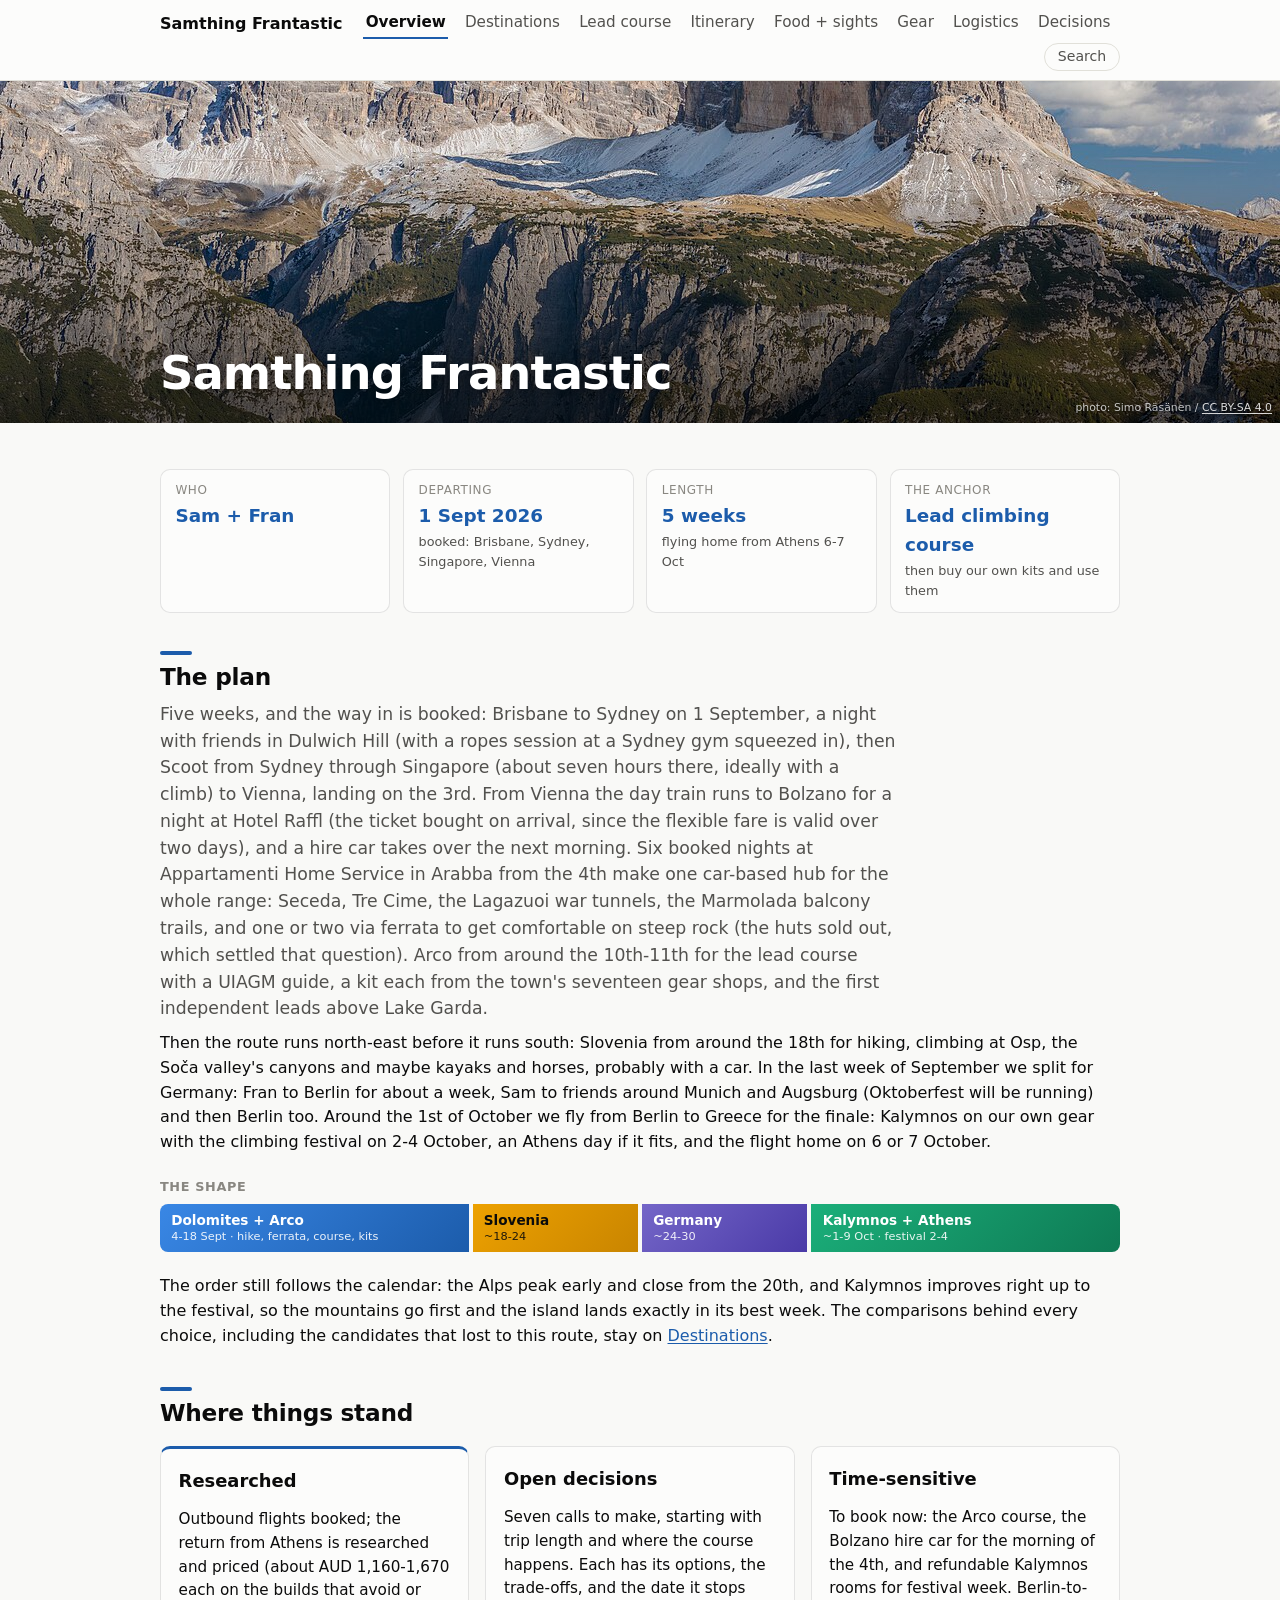
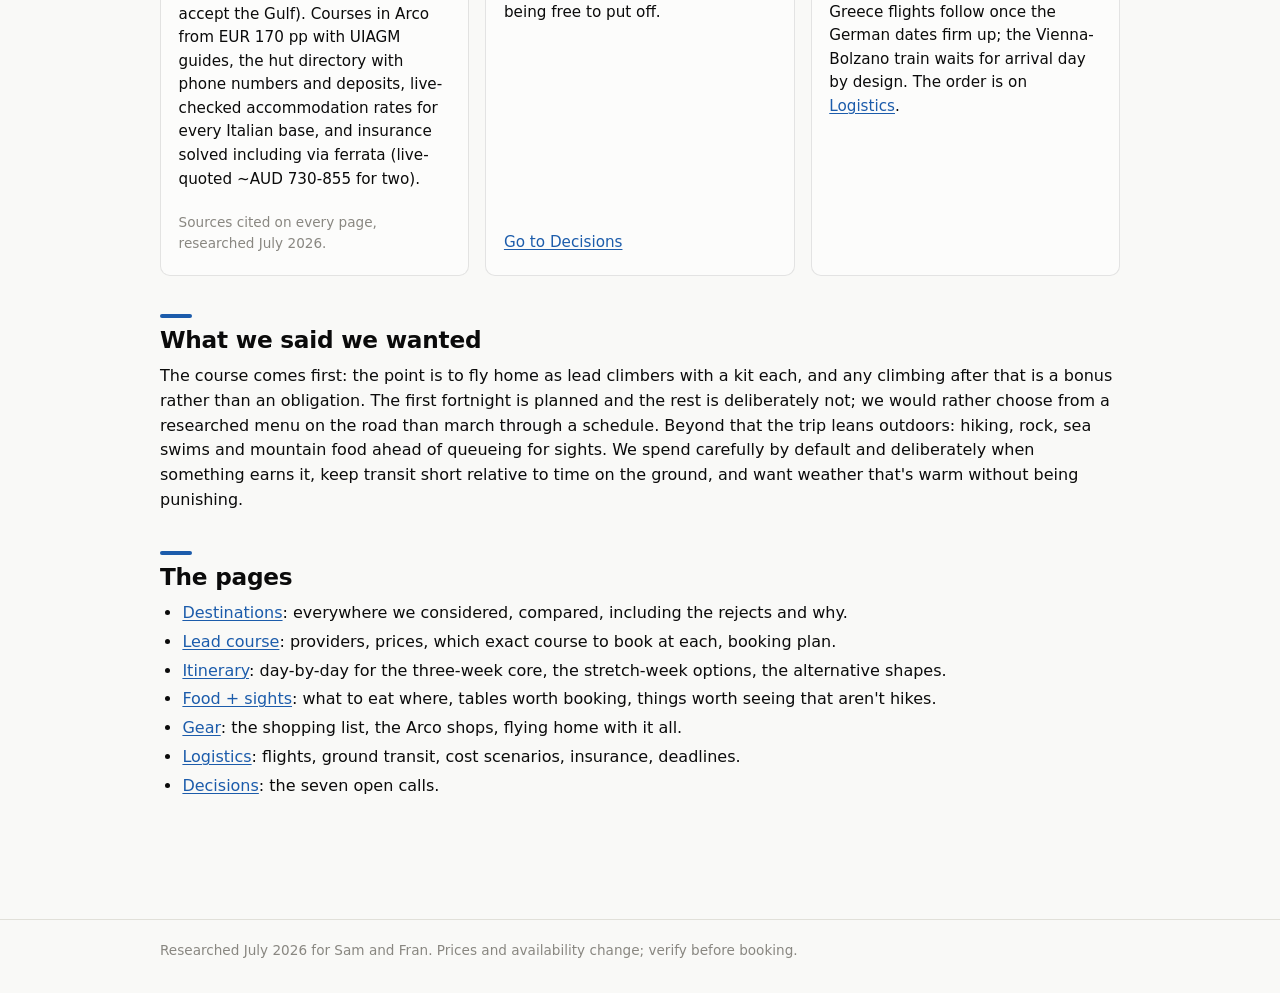
==== commit 2a3a66a0: "Book the Vienna leg as train to Bolzano with a Raffl night The 3-4 September flow is settled: day tr" ====
--- a/index.html
+++ b/index.html
@@ -39,7 +39,7 @@
 </div>
 
 <h2>The plan</h2>
-<p class="lede">Five weeks, and the way in is booked: Brisbane to Sydney on 1 September, a night with friends in Dulwich Hill (with a ropes session at a Sydney gym squeezed in), then Scoot from Sydney through Singapore (about seven hours there, ideally with a climb) to Vienna, landing on the 3rd. From Vienna we make our way to the Dolomites by the evening of the 4th, probably via a night with a friend in Milan. Six booked nights in Arabba from the 4th make one car-based hub for the whole range: Seceda, Tre Cime, the Lagazuoi war tunnels, the Marmolada balcony trails, and one or two via ferrata to get comfortable on steep rock (the huts sold out, which settled that question). Arco from around the 10th-11th for the lead course with a UIAGM guide, a kit each from the town's seventeen gear shops, and the first independent leads above Lake Garda.</p>
+<p class="lede">Five weeks, and the way in is booked: Brisbane to Sydney on 1 September, a night with friends in Dulwich Hill (with a ropes session at a Sydney gym squeezed in), then Scoot from Sydney through Singapore (about seven hours there, ideally with a climb) to Vienna, landing on the 3rd. From Vienna the day train runs to Bolzano for a night at Hotel Raffl (the ticket bought on arrival, since the flexible fare is valid over two days), and a hire car takes over the next morning. Six booked nights at Appartamenti Home Service in Arabba from the 4th make one car-based hub for the whole range: Seceda, Tre Cime, the Lagazuoi war tunnels, the Marmolada balcony trails, and one or two via ferrata to get comfortable on steep rock (the huts sold out, which settled that question). Arco from around the 10th-11th for the lead course with a UIAGM guide, a kit each from the town's seventeen gear shops, and the first independent leads above Lake Garda.</p>
 <p>Then the route runs north-east before it runs south: Slovenia from around the 18th for hiking, climbing at Osp, the Soča valley's canyons and maybe kayaks and horses, probably with a car. In the last week of September we split for Germany: Fran to Berlin for about a week, Sam to friends around Munich and Augsburg (Oktoberfest will be running) and then Berlin too. Around the 1st of October we fly from Berlin to Greece for the finale: Kalymnos on our own gear with the climbing festival on 2-4 October, an Athens day if it fits, and the flight home on 6 or 7 October.</p>
 
 <div class="timeline">
@@ -71,7 +71,7 @@
   </div>
   <div class="card">
     <h3>Time-sensitive</h3>
-    <p>To book now: the Arco course, the Vienna-to-Milan hop, refundable Kalymnos rooms for festival week, and hut beds if the traverse survives the room-not-dorm test. Berlin-to-Greece flights follow once the German dates firm up. The order is on <a href="logistics.html">Logistics</a>.</p>
+    <p>To book now: the Arco course, the Bolzano hire car for the morning of the 4th, and refundable Kalymnos rooms for festival week. Berlin-to-Greece flights follow once the German dates firm up; the Vienna-Bolzano train waits for arrival day by design. The order is on <a href="logistics.html">Logistics</a>.</p>
   </div>
 </div>
 
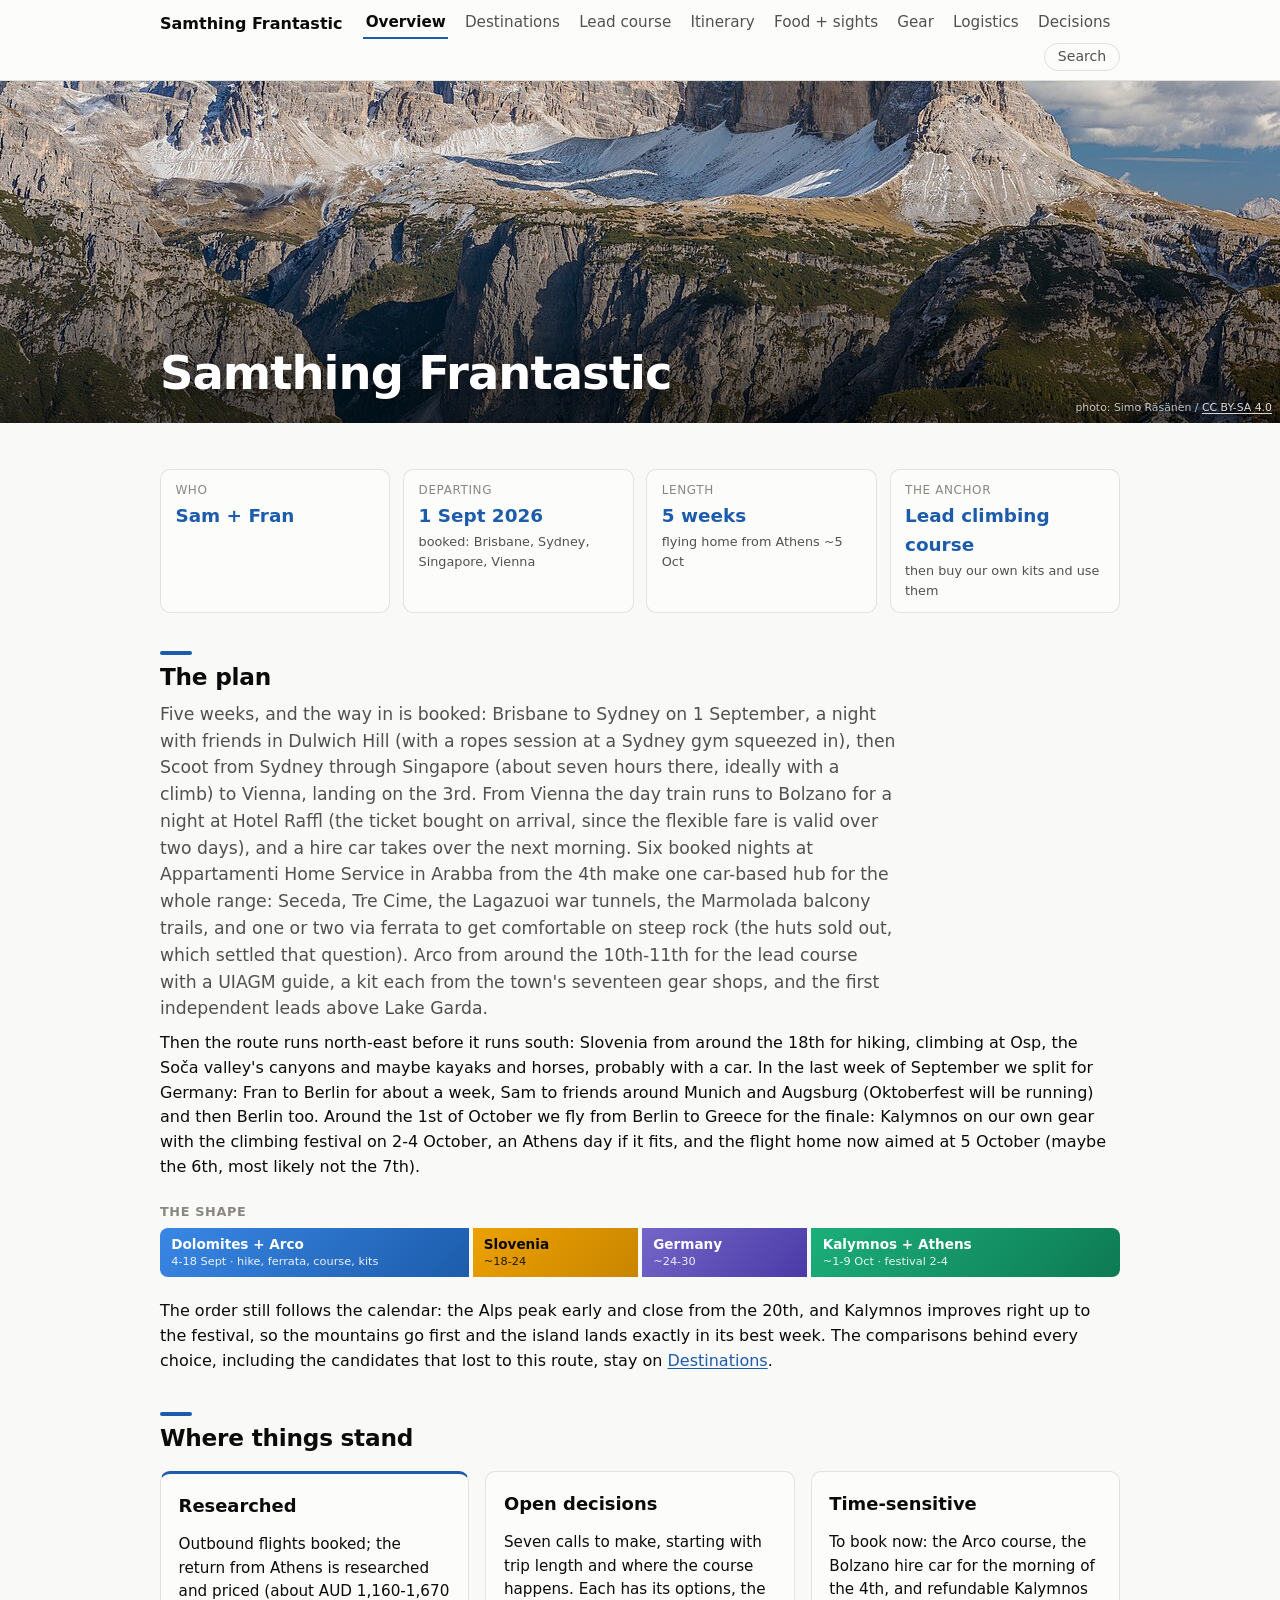
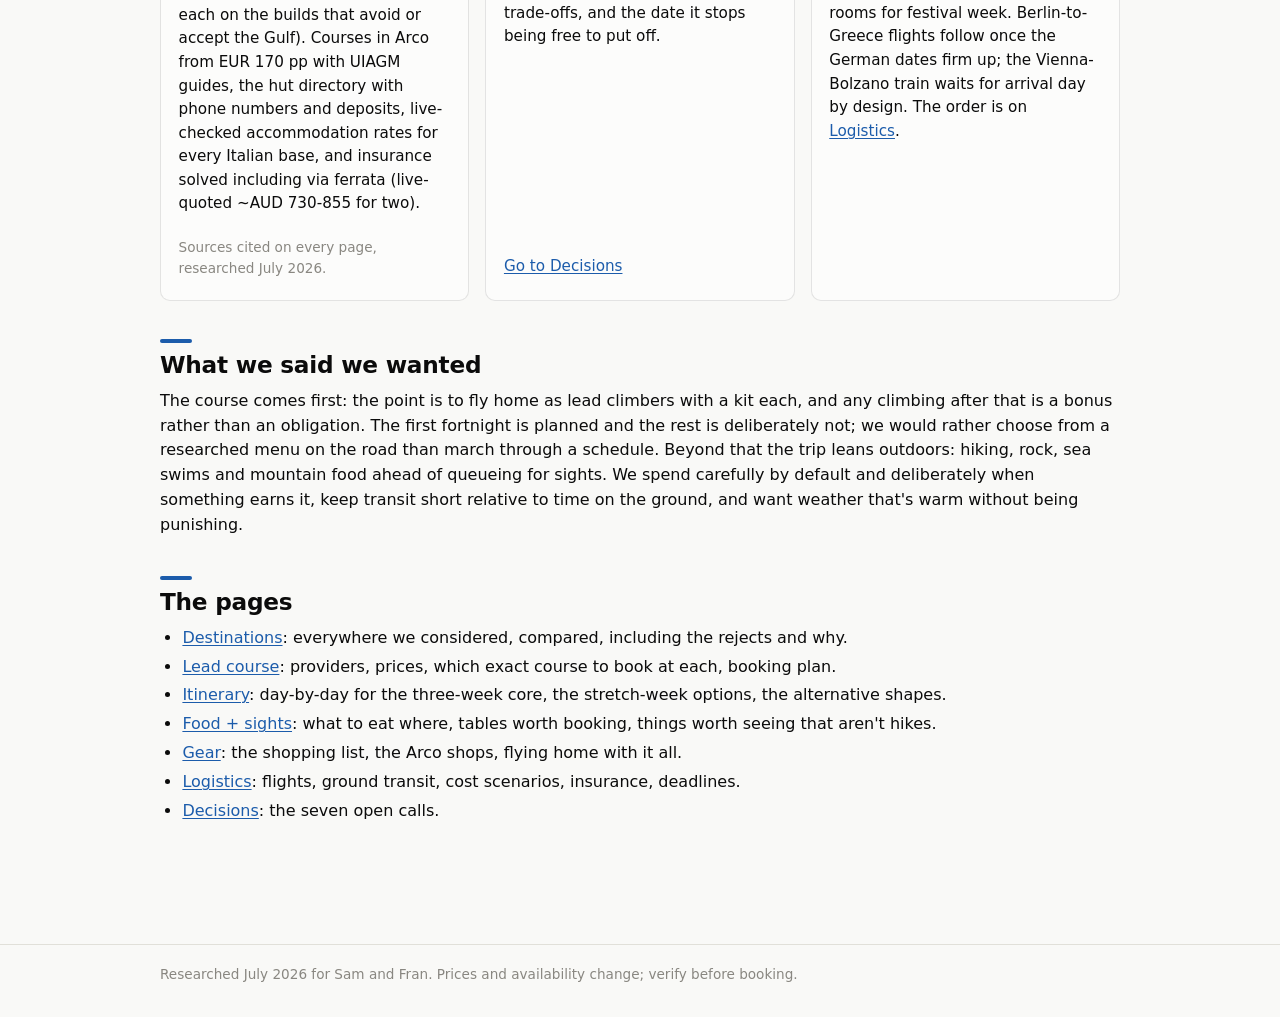
==== commit b6c7b2eb: "Aim the flight home at Monday 5 October The exit is now 5 Oct first choice, 6 Oct fallback, most lik" ====
--- a/index.html
+++ b/index.html
@@ -34,13 +34,13 @@
 <div class="fact-strip">
   <div class="fact"><div class="fact-label">Who</div><div class="fact-value">Sam + Fran</div></div>
   <div class="fact"><div class="fact-label">Departing</div><div class="fact-value">1 Sept 2026</div><div class="fact-note">booked: Brisbane, Sydney, Singapore, Vienna</div></div>
-  <div class="fact"><div class="fact-label">Length</div><div class="fact-value">5 weeks</div><div class="fact-note">flying home from Athens 6-7 Oct</div></div>
+  <div class="fact"><div class="fact-label">Length</div><div class="fact-value">5 weeks</div><div class="fact-note">flying home from Athens ~5 Oct</div></div>
   <div class="fact"><div class="fact-label">The anchor</div><div class="fact-value">Lead climbing course</div><div class="fact-note">then buy our own kits and use them</div></div>
 </div>
 
 <h2>The plan</h2>
 <p class="lede">Five weeks, and the way in is booked: Brisbane to Sydney on 1 September, a night with friends in Dulwich Hill (with a ropes session at a Sydney gym squeezed in), then Scoot from Sydney through Singapore (about seven hours there, ideally with a climb) to Vienna, landing on the 3rd. From Vienna the day train runs to Bolzano for a night at Hotel Raffl (the ticket bought on arrival, since the flexible fare is valid over two days), and a hire car takes over the next morning. Six booked nights at Appartamenti Home Service in Arabba from the 4th make one car-based hub for the whole range: Seceda, Tre Cime, the Lagazuoi war tunnels, the Marmolada balcony trails, and one or two via ferrata to get comfortable on steep rock (the huts sold out, which settled that question). Arco from around the 10th-11th for the lead course with a UIAGM guide, a kit each from the town's seventeen gear shops, and the first independent leads above Lake Garda.</p>
-<p>Then the route runs north-east before it runs south: Slovenia from around the 18th for hiking, climbing at Osp, the Soča valley's canyons and maybe kayaks and horses, probably with a car. In the last week of September we split for Germany: Fran to Berlin for about a week, Sam to friends around Munich and Augsburg (Oktoberfest will be running) and then Berlin too. Around the 1st of October we fly from Berlin to Greece for the finale: Kalymnos on our own gear with the climbing festival on 2-4 October, an Athens day if it fits, and the flight home on 6 or 7 October.</p>
+<p>Then the route runs north-east before it runs south: Slovenia from around the 18th for hiking, climbing at Osp, the Soča valley's canyons and maybe kayaks and horses, probably with a car. In the last week of September we split for Germany: Fran to Berlin for about a week, Sam to friends around Munich and Augsburg (Oktoberfest will be running) and then Berlin too. Around the 1st of October we fly from Berlin to Greece for the finale: Kalymnos on our own gear with the climbing festival on 2-4 October, an Athens day if it fits, and the flight home now aimed at 5 October (maybe the 6th, most likely not the 7th).</p>
 
 <div class="timeline">
   <div class="tl-week">
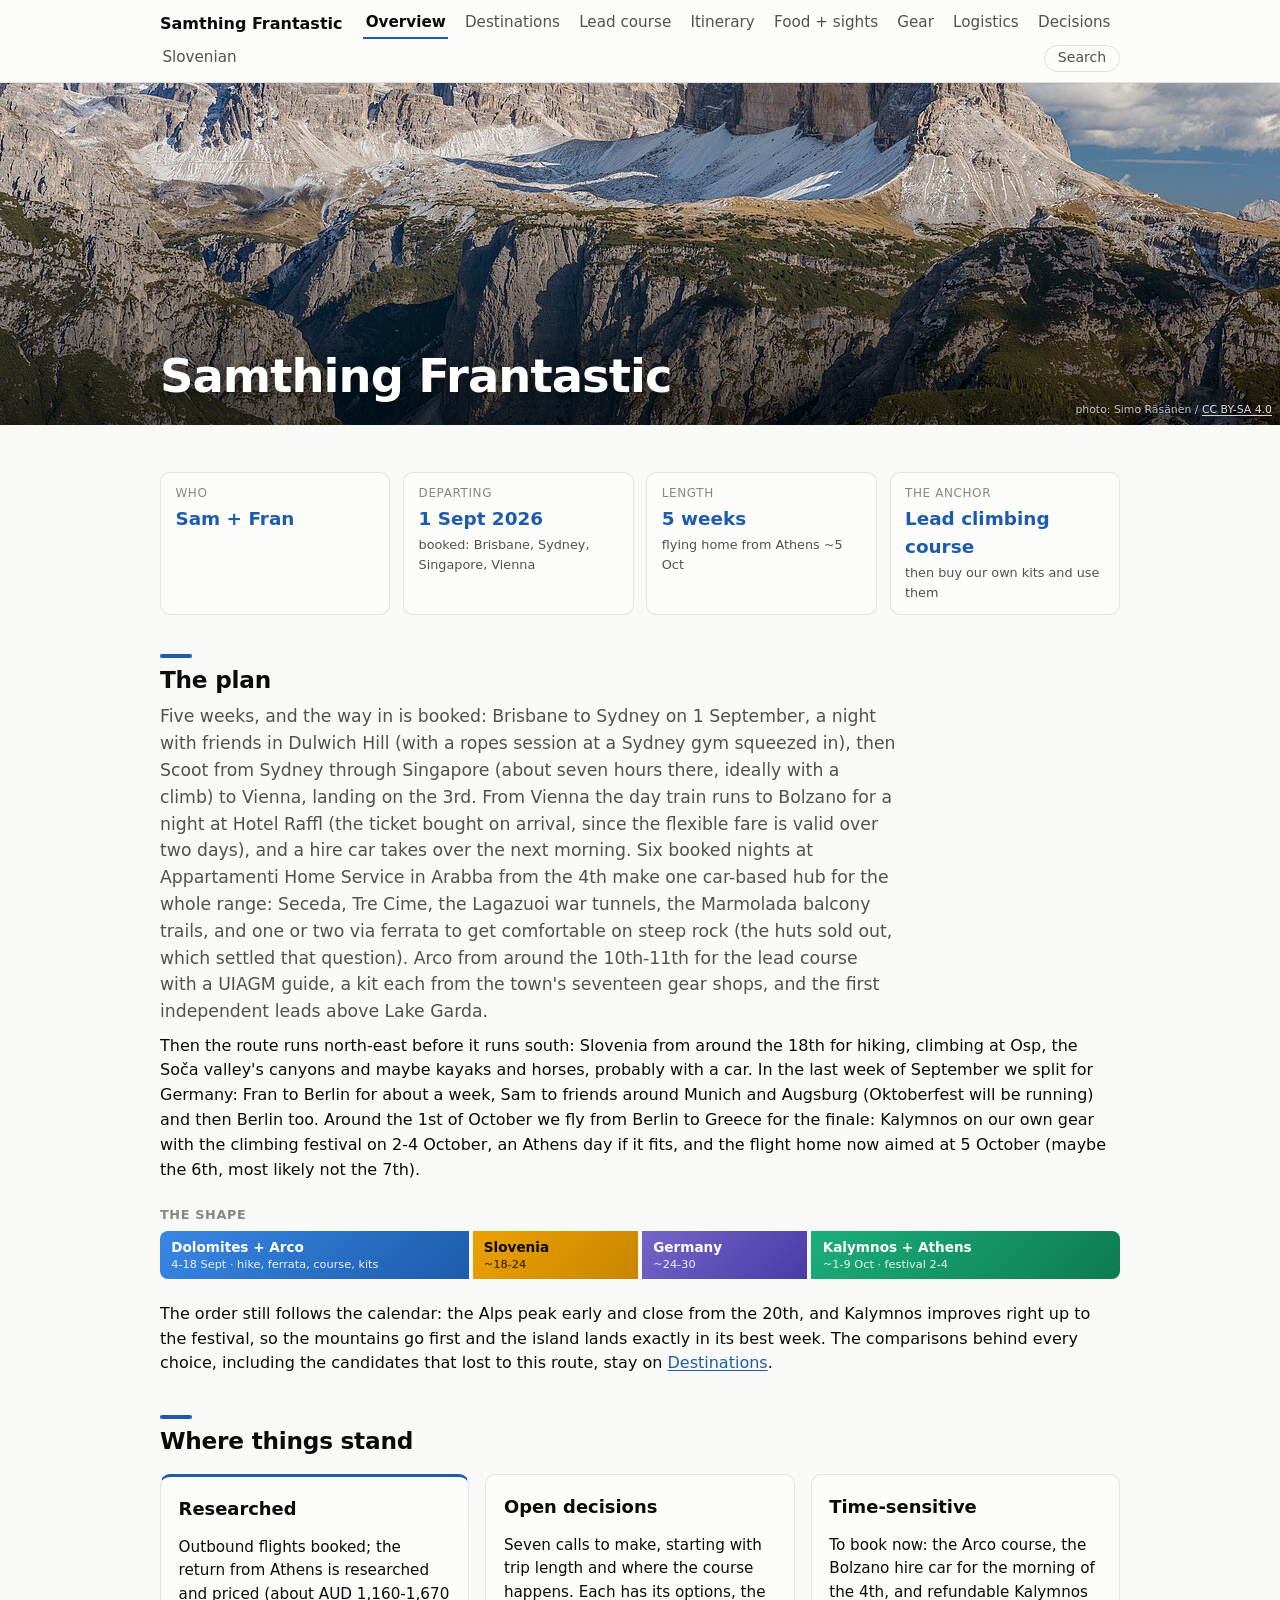
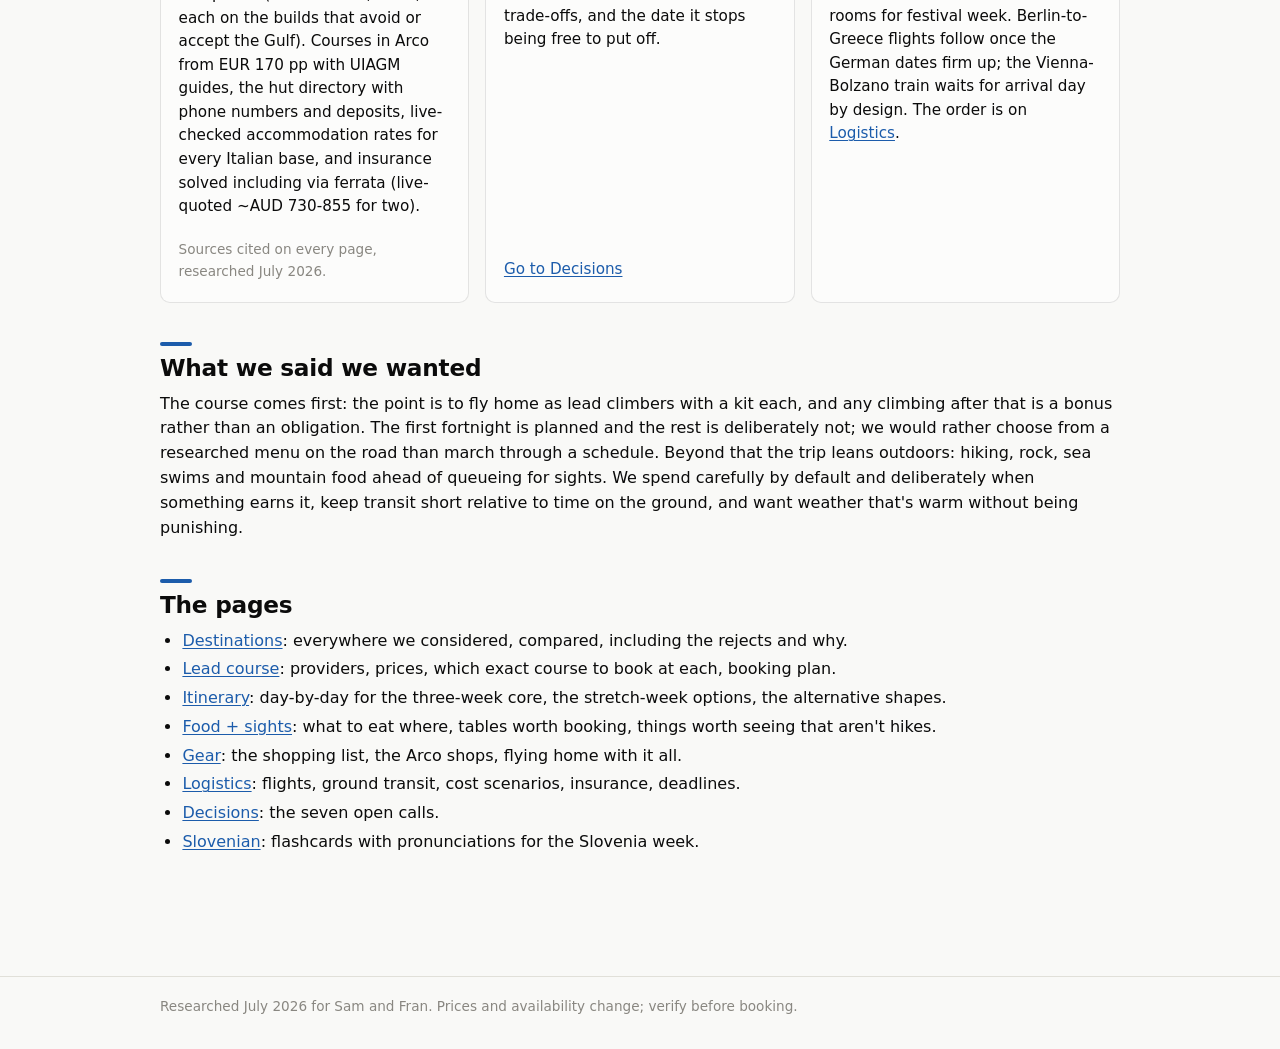
==== commit 31e3cbbd: "Add Slovenian flashcards page with pronunciations A new Slovenian page with 127 phrases across greet" ====
--- a/index.html
+++ b/index.html
@@ -19,6 +19,7 @@
     <a class="nav-link" href="gear.html">Gear</a>
     <a class="nav-link" href="logistics.html">Logistics</a>
     <a class="nav-link" href="decisions.html">Decisions</a>
+    <a class="nav-link" href="slovenian.html">Slovenian</a>
   </div>
 </nav>
 
@@ -87,6 +88,7 @@
   <li><a href="gear.html">Gear</a>: the shopping list, the Arco shops, flying home with it all.</li>
   <li><a href="logistics.html">Logistics</a>: flights, ground transit, cost scenarios, insurance, deadlines.</li>
   <li><a href="decisions.html">Decisions</a>: the seven open calls.</li>
+  <li><a href="slovenian.html">Slovenian</a>: flashcards with pronunciations for the Slovenia week.</li>
 </ul>
 </main>
 
--- a/styles.css
+++ b/styles.css
@@ -577,3 +577,190 @@
   .search-overlay { padding-top: 3vh; }
   .search-panel { max-height: 85vh; }
 }
+
+/* ---------- Flashcards (slovenian.html) ---------- */
+
+.deck {
+  background: var(--surface);
+  border: 1px solid var(--border);
+  border-radius: var(--radius);
+  padding: 1rem 1.1rem 1.1rem;
+  margin: 1.4rem 0 2rem;
+}
+
+.deck-toolbar { display: flex; flex-direction: column; gap: 0.6rem; }
+
+.deck-chips { display: flex; flex-wrap: wrap; gap: 0.35rem; }
+
+.deck-chip {
+  font: inherit;
+  font-size: 0.82rem;
+  font-weight: 600;
+  color: var(--ink-secondary);
+  background: transparent;
+  border: 1px solid var(--border);
+  border-radius: 999px;
+  padding: 0.18rem 0.7rem;
+  cursor: pointer;
+}
+
+.deck-chip:hover { color: var(--ink); border-color: var(--ink-muted); }
+.deck-chip.is-active { background: var(--accent); color: #ffffff; border-color: transparent; }
+
+.deck-options {
+  display: flex;
+  flex-wrap: wrap;
+  align-items: center;
+  gap: 0.4rem 1.1rem;
+  font-size: 0.88rem;
+  color: var(--ink-secondary);
+}
+
+.deck-toggle { display: inline-flex; align-items: center; gap: 0.35rem; cursor: pointer; }
+.deck-toggle input { accent-color: var(--accent); margin: 0; }
+
+.deck-btn {
+  font: inherit;
+  font-size: 0.9rem;
+  font-weight: 600;
+  color: var(--ink);
+  background: var(--page);
+  border: 1px solid var(--border);
+  border-radius: 8px;
+  padding: 0.45rem 0.9rem;
+  cursor: pointer;
+}
+
+.deck-btn:hover:not(:disabled) { border-color: var(--ink-muted); }
+.deck-btn:disabled { opacity: 0.45; cursor: default; }
+.deck-btn-got { background: var(--accent); color: #ffffff; border-color: transparent; }
+.deck-btn-again { border-color: var(--warn-border); }
+.deck-options .deck-btn { padding: 0.25rem 0.75rem; font-size: 0.85rem; margin-left: auto; }
+
+.deck-progress { display: flex; align-items: center; gap: 0.8rem; margin: 0.9rem 0 0.8rem; }
+.deck-progress-bar { flex: 1; height: 6px; background: var(--hairline); border-radius: 3px; overflow: hidden; }
+.deck-progress-fill { height: 100%; width: 0; background: var(--accent); border-radius: 3px; transition: width 200ms ease; }
+.deck-progress-text { font-size: 0.8rem; color: var(--ink-muted); white-space: nowrap; font-variant-numeric: tabular-nums; }
+
+.flashcard-stage { perspective: 1200px; margin: 0 auto; max-width: 34rem; }
+
+.flashcard {
+  display: block;
+  width: 100%;
+  min-height: 15rem;
+  padding: 0;
+  border: none;
+  background: none;
+  font: inherit;
+  color: inherit;
+  text-align: center;
+  cursor: pointer;
+  -webkit-tap-highlight-color: transparent;
+}
+
+.flashcard:focus-visible { outline: 3px solid var(--accent); outline-offset: 4px; border-radius: var(--radius); }
+
+.flashcard-inner {
+  position: relative;
+  width: 100%;
+  min-height: 15rem;
+  transition: transform 380ms cubic-bezier(0.4, 0, 0.2, 1);
+  transform-style: preserve-3d;
+}
+
+.flashcard.is-flipped .flashcard-inner { transform: rotateY(180deg); }
+
+@media (prefers-reduced-motion: reduce) {
+  .flashcard-inner { transition: none; }
+}
+
+.flashcard-face {
+  position: absolute;
+  inset: 0;
+  display: flex;
+  flex-direction: column;
+  justify-content: center;
+  align-items: center;
+  gap: 0.4rem;
+  padding: 1.6rem 1.2rem 1.8rem;
+  background: var(--page);
+  border: 1px solid var(--border);
+  border-top: 4px solid var(--series-3);
+  border-radius: var(--radius);
+  backface-visibility: hidden;
+  -webkit-backface-visibility: hidden;
+}
+
+.flashcard-back { transform: rotateY(180deg); border-top-color: var(--accent); }
+.flashcard.is-known .flashcard-face { border-top-color: var(--good); }
+
+.flashcard-category {
+  position: absolute;
+  top: 0.7rem; left: 1rem;
+  font-size: 0.72rem;
+  text-transform: uppercase;
+  letter-spacing: 0.05em;
+  color: var(--ink-muted);
+}
+
+.flashcard-main { font-size: clamp(1.4rem, 4.5vw, 2rem); font-weight: 800; letter-spacing: -0.01em; line-height: 1.2; }
+.flashcard-sub { font-size: 1.05rem; color: var(--accent); font-weight: 600; }
+.flashcard-sub:empty { display: none; }
+.flashcard-note { font-size: 0.88rem; color: var(--ink-secondary); max-width: 26rem; margin-top: 0.3rem; }
+.flashcard-note:empty { display: none; }
+
+.flashcard-hint {
+  position: absolute;
+  bottom: 0.6rem; left: 0; right: 0;
+  font-size: 0.72rem;
+  color: var(--ink-muted);
+}
+
+.flashcard.swap .flashcard-inner { animation: card-in 200ms ease; }
+@keyframes card-in { from { opacity: 0.4; transform: translateY(6px); } to { opacity: 1; transform: none; } }
+@media (prefers-reduced-motion: reduce) { .flashcard.swap .flashcard-inner { animation: none; } }
+
+.deck-empty { text-align: center; color: var(--ink-secondary); padding: 3rem 1rem; margin: 0; }
+
+.deck-controls {
+  display: flex;
+  flex-wrap: wrap;
+  justify-content: center;
+  gap: 0.5rem;
+  margin: 1rem auto 0;
+  max-width: 34rem;
+}
+
+.deck-controls .deck-btn { flex: 1 1 6.5rem; }
+.deck-controls .deck-btn-speak { flex: 1 1 100%; background: transparent; }
+
+.deck-keys { text-align: center; margin: 0.8rem 0 0; color: var(--ink-muted); }
+.deck-keys kbd {
+  font-family: inherit;
+  font-size: 0.8rem;
+  border: 1px solid var(--border);
+  border-bottom-width: 2px;
+  border-radius: 4px;
+  padding: 0 0.35rem;
+  background: var(--page);
+}
+
+.deck-link {
+  font: inherit;
+  font-size: inherit;
+  color: var(--accent);
+  background: none;
+  border: none;
+  padding: 0;
+  margin-left: 0.5rem;
+  cursor: pointer;
+  text-decoration: underline;
+  text-underline-offset: 2px;
+}
+
+@media (max-width: 640px) {
+  .deck { padding: 0.8rem 0.8rem 1rem; }
+  .deck-options .deck-btn { margin-left: 0; }
+  .flashcard, .flashcard-inner { min-height: 13rem; }
+  .deck-keys-hint { display: none; }
+}
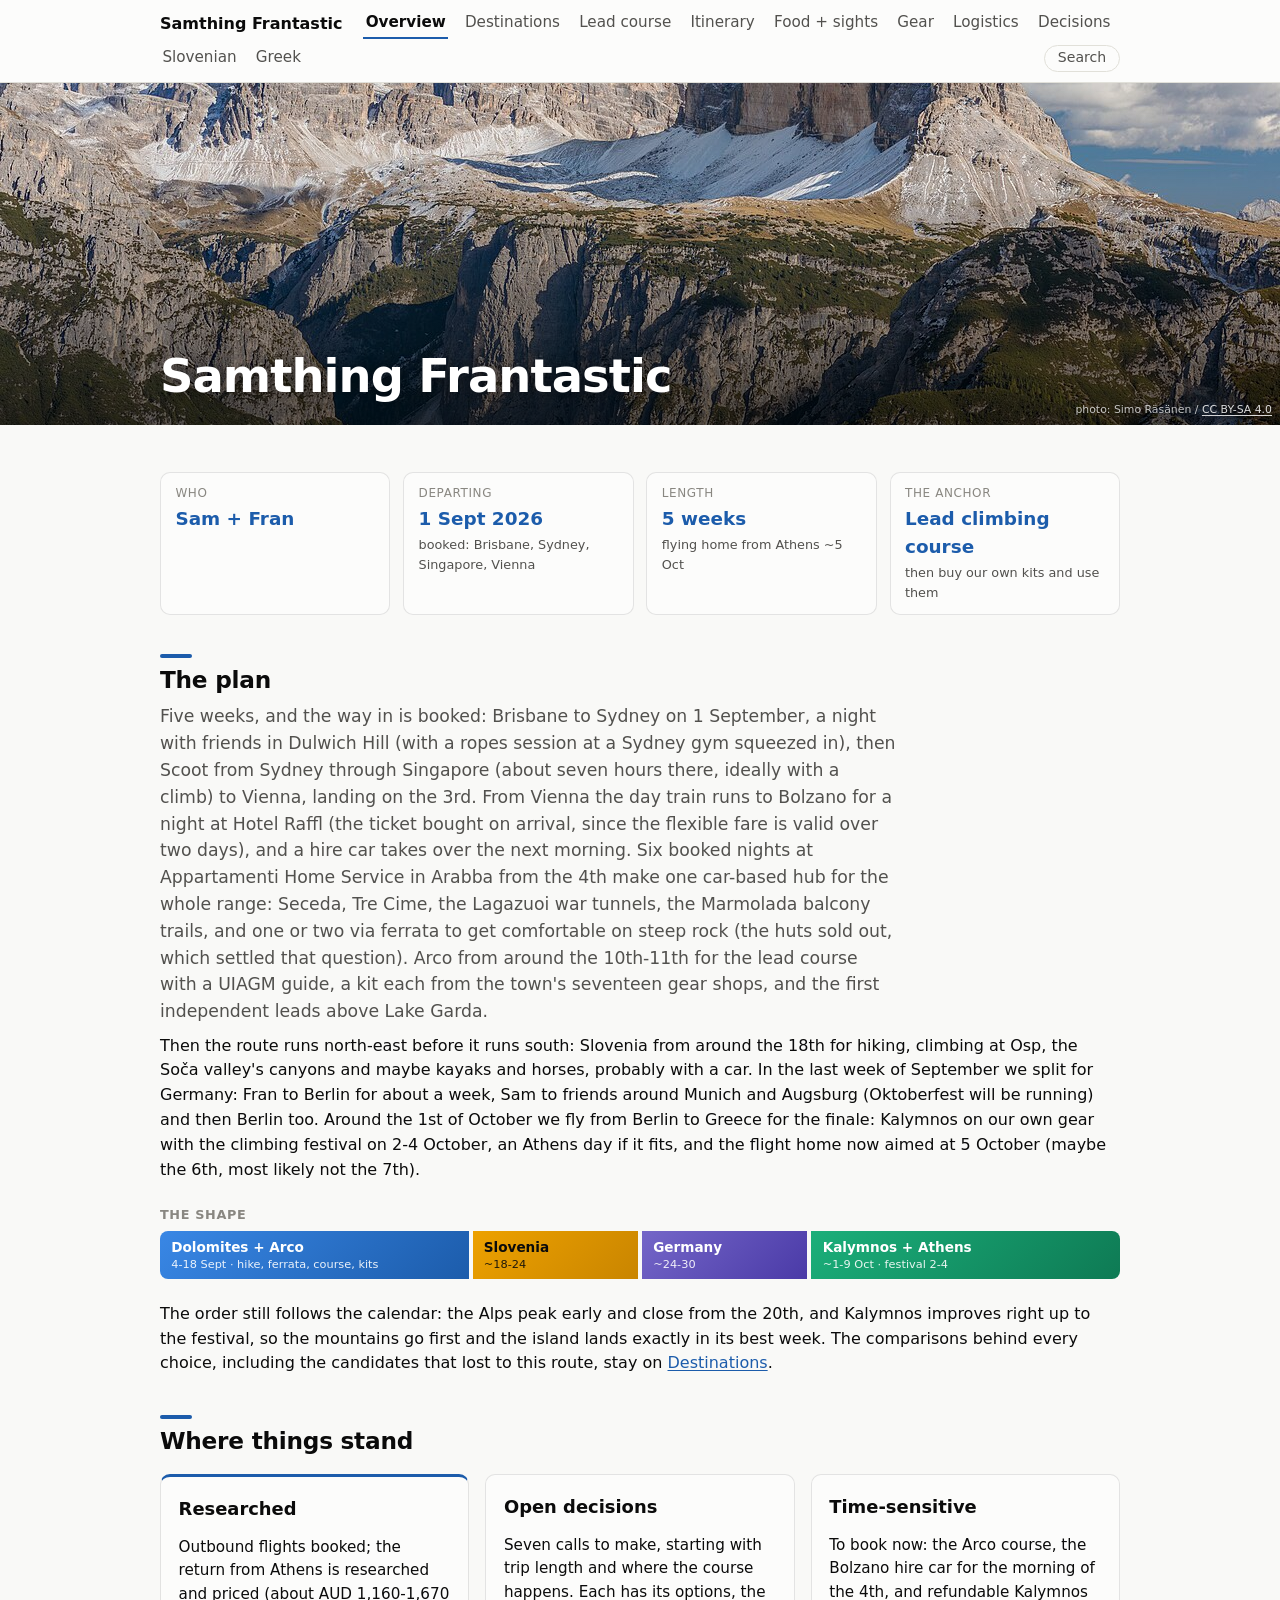
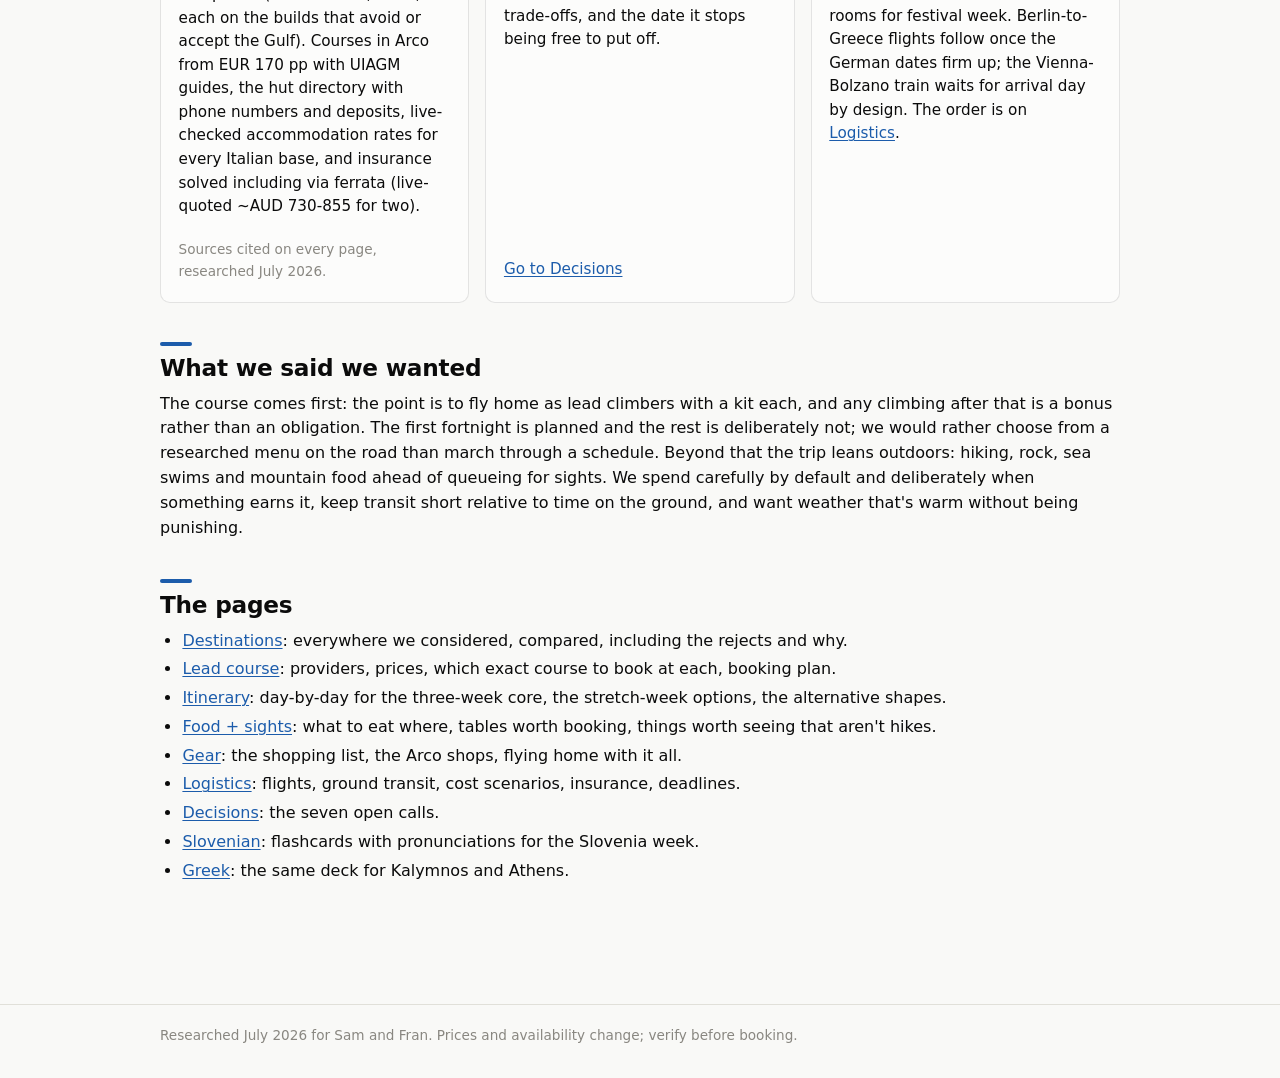
==== commit 800ccdec: "Add Greek flashcards for Kalymnos and Athens A greek.html deck of 134 phrases built the same way as " ====
--- a/index.html
+++ b/index.html
@@ -20,6 +20,7 @@
     <a class="nav-link" href="logistics.html">Logistics</a>
     <a class="nav-link" href="decisions.html">Decisions</a>
     <a class="nav-link" href="slovenian.html">Slovenian</a>
+    <a class="nav-link" href="greek.html">Greek</a>
   </div>
 </nav>
 
@@ -89,6 +90,7 @@
   <li><a href="logistics.html">Logistics</a>: flights, ground transit, cost scenarios, insurance, deadlines.</li>
   <li><a href="decisions.html">Decisions</a>: the seven open calls.</li>
   <li><a href="slovenian.html">Slovenian</a>: flashcards with pronunciations for the Slovenia week.</li>
+  <li><a href="greek.html">Greek</a>: the same deck for Kalymnos and Athens.</li>
 </ul>
 </main>
 
--- a/styles.css
+++ b/styles.css
@@ -662,6 +662,7 @@
 
 .flashcard-inner {
   position: relative;
+  display: grid;
   width: 100%;
   min-height: 15rem;
   transition: transform 380ms cubic-bezier(0.4, 0, 0.2, 1);
@@ -675,8 +676,8 @@
 }
 
 .flashcard-face {
-  position: absolute;
-  inset: 0;
+  grid-area: 1 / 1;
+  position: relative;
   display: flex;
   flex-direction: column;
   justify-content: center;
@@ -709,6 +710,37 @@
 .flashcard-note { font-size: 0.88rem; color: var(--ink-secondary); max-width: 26rem; margin-top: 0.3rem; }
 .flashcard-note:empty { display: none; }
 
+.flashcard-mnemonic {
+  font-size: 0.88rem;
+  line-height: 1.45;
+  color: var(--ink);
+  background: var(--warn-bg);
+  border-left: 3px solid var(--series-3);
+  border-radius: 4px;
+  padding: 0.4rem 0.7rem;
+  margin-top: 0.5rem;
+  max-width: 26rem;
+  text-align: left;
+}
+.flashcard-mnemonic::before {
+  content: "Remember it";
+  display: block;
+  font-size: 0.68rem;
+  font-weight: 700;
+  text-transform: uppercase;
+  letter-spacing: 0.05em;
+  color: var(--ink-muted);
+  margin-bottom: 0.1rem;
+}
+.flashcard-mnemonic:empty { display: none; }
+.flashcard-front .flashcard-mnemonic { display: none; }
+.flashcard.is-hinted .flashcard-front .flashcard-mnemonic:not(:empty) { display: block; }
+
+.deck-btn-hint[aria-pressed="true"] { background: var(--warn-bg); border-color: var(--series-3); }
+
+.phrase-group table { min-width: 48rem; }
+.phrase-group td:nth-child(5) { color: var(--ink-secondary); }
+
 .flashcard-hint {
   position: absolute;
   bottom: 0.6rem; left: 0; right: 0;
@@ -731,7 +763,7 @@
   max-width: 34rem;
 }
 
-.deck-controls .deck-btn { flex: 1 1 6.5rem; }
+.deck-controls .deck-btn { flex: 1 1 5.5rem; }
 .deck-controls .deck-btn-speak { flex: 1 1 100%; background: transparent; }
 
 .deck-keys { text-align: center; margin: 0.8rem 0 0; color: var(--ink-muted); }
